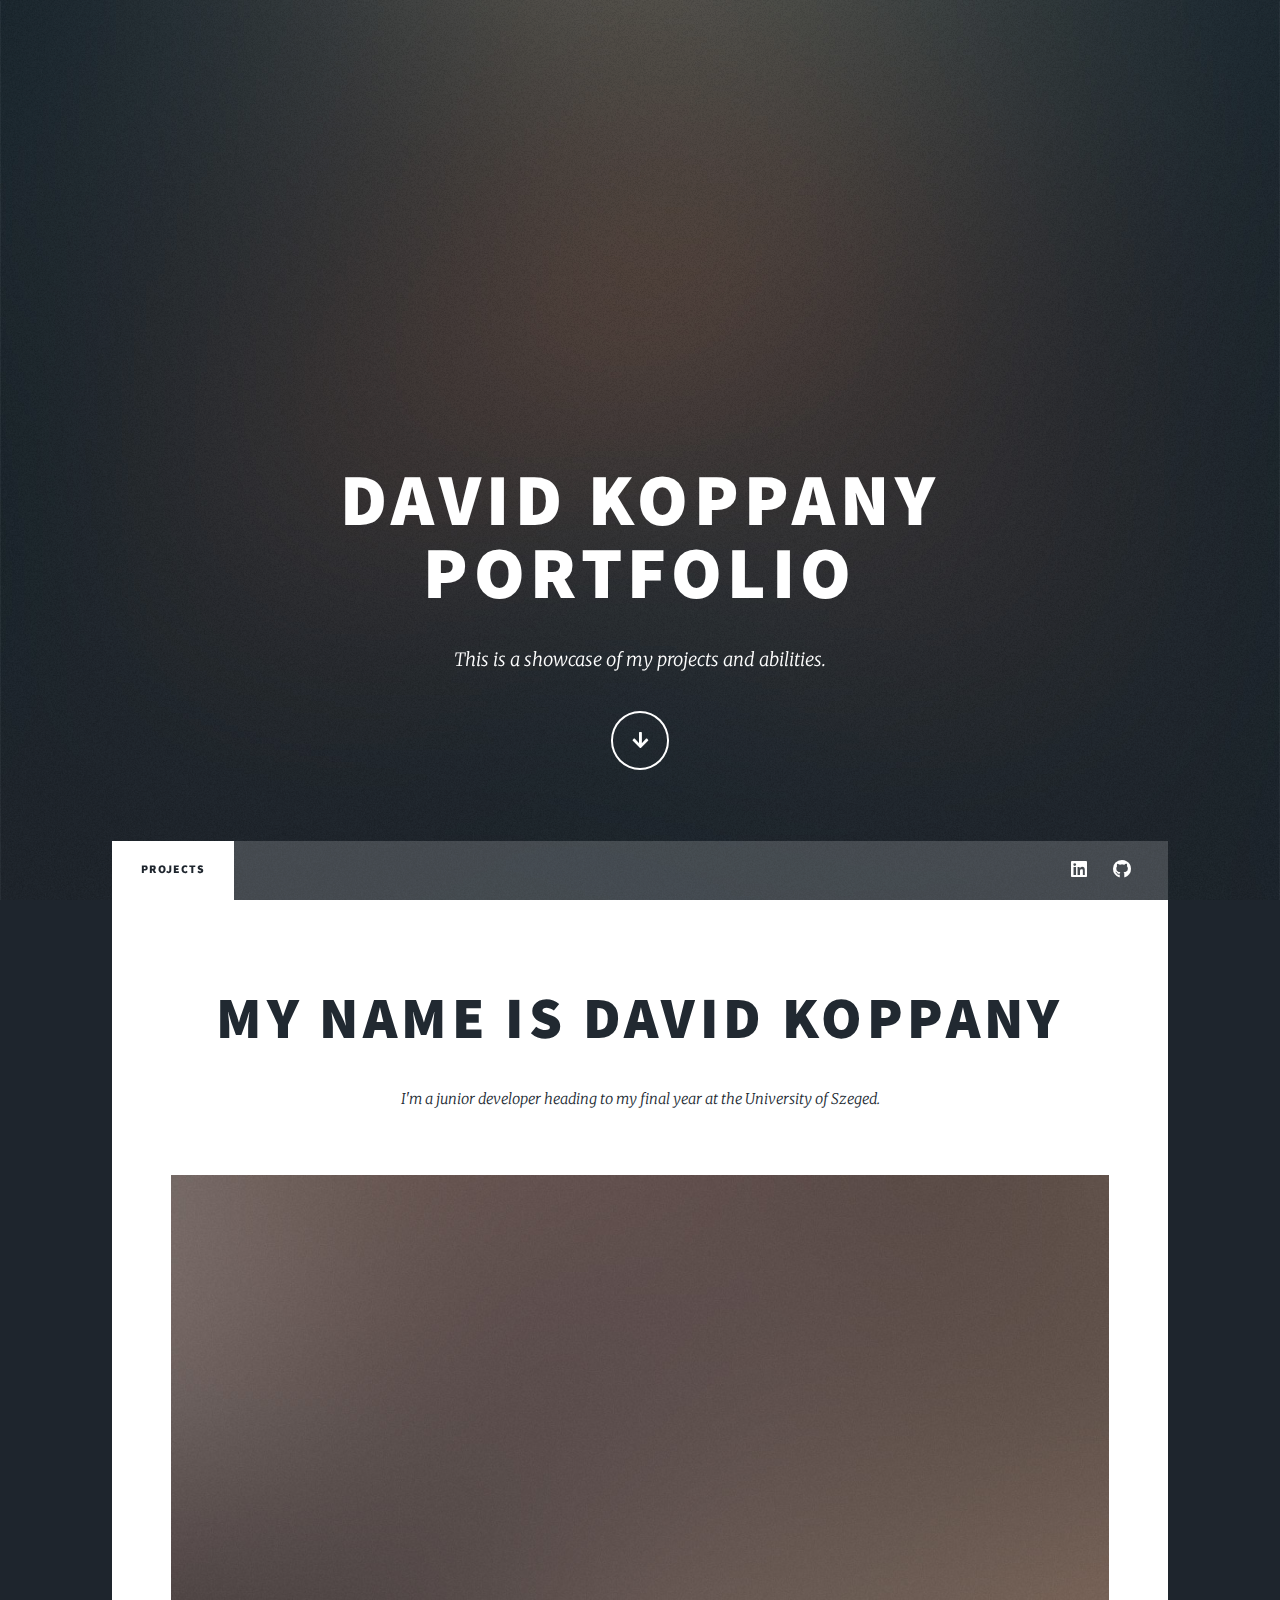
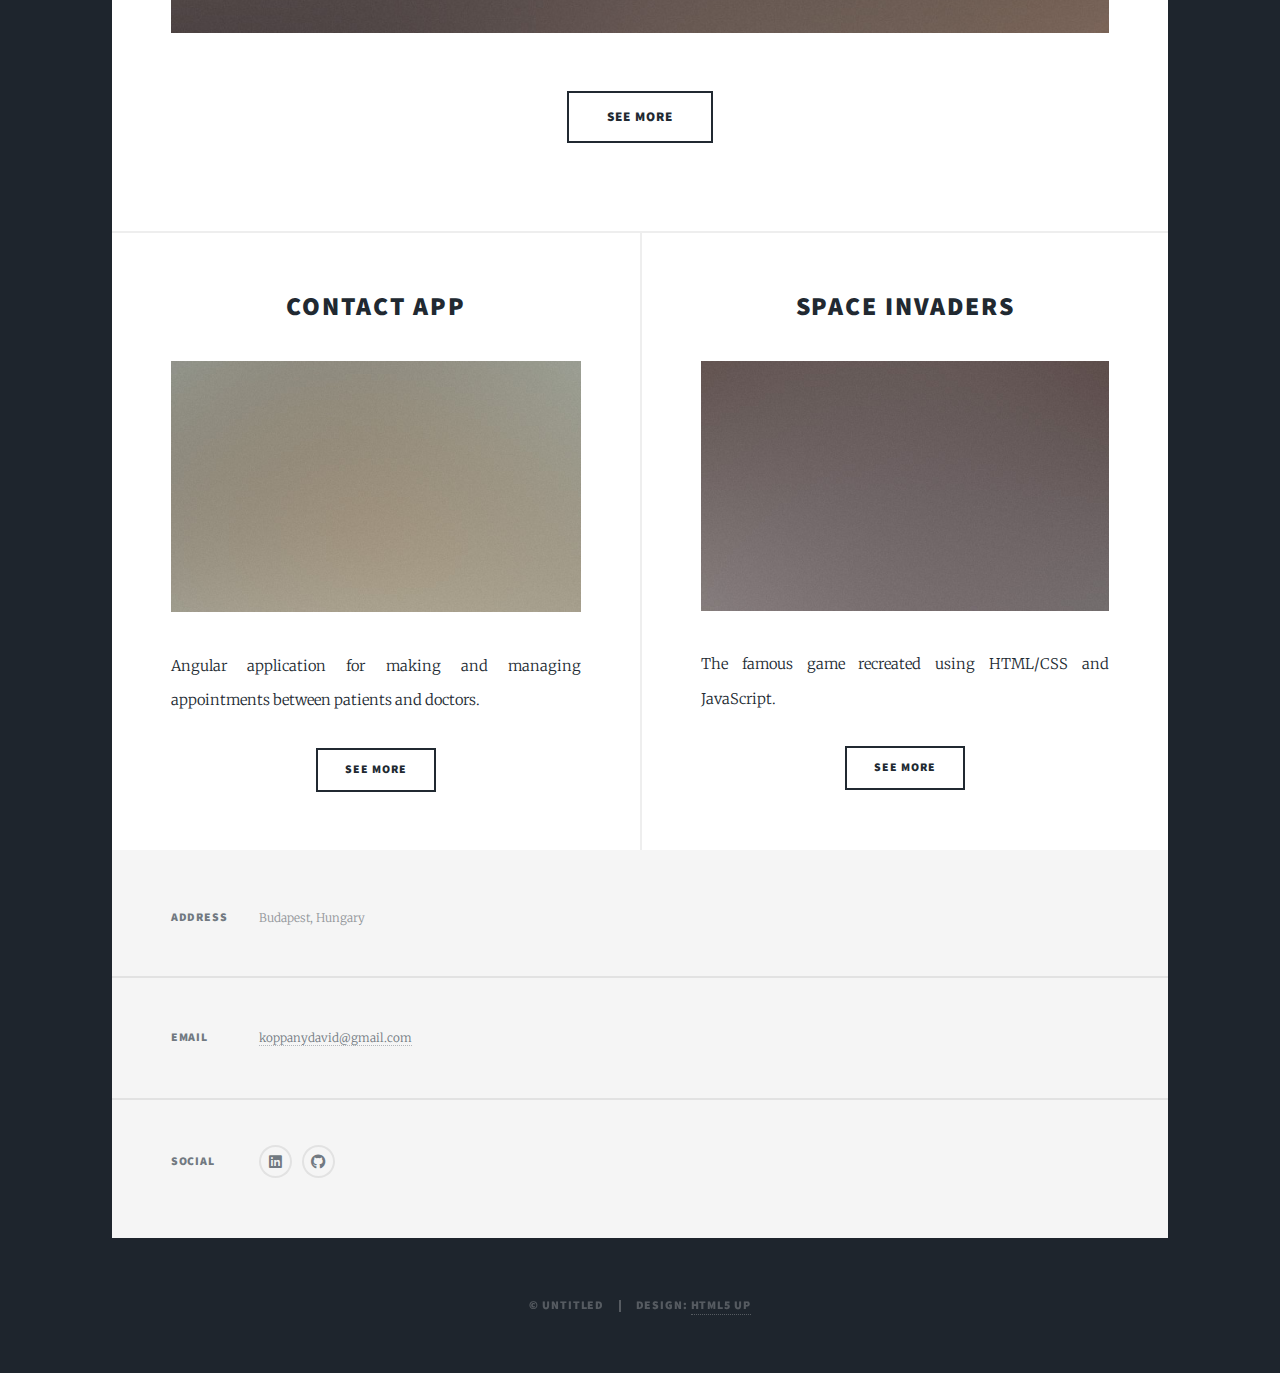
==== index.html @ 7ddde58b "Add files via upload" ====
<!DOCTYPE HTML>
<html>
	<head>
		<title>David Koppany | Portfolio</title>
		<meta charset="utf-8" />
		<meta name="viewport" content="width=device-width, initial-scale=1, user-scalable=no" />
		<link rel="stylesheet" href="assets/css/main.css" />
		<noscript><link rel="stylesheet" href="assets/css/noscript.css" /></noscript>
	</head>
	<body class="is-preload">

		<!-- Wrapper -->
			<div id="wrapper" class="fade-in">

				<!-- Intro -->
					<div id="intro">
						<h1>David Koppany<br />
						Portfolio</h1>
						<p>This is a showcase of my projects and abilities.</p>
						<ul class="actions">
							<li><a href="#header" class="button icon solid solo fa-arrow-down scrolly">Continue</a></li>
						</ul>
					</div>

				<!-- Header -->
					<header id="header">
						<a href="index.html" class="logo">David Koppany</a>
					</header>

				<!-- Nav -->
					<nav id="nav">
						<ul class="links">
							<li class="active"><a href="index.html">Projects</a></li>
						</ul>
						<ul class="icons">
							<li><a href="#" class="icon brands fa-linkedin"><span class="label">Linked In</span></a></li>
							<li><a href="https://github.com/kdavid96/" class="icon brands fa-github"><span class="label">GitHub</span></a></li>
						</ul>
					</nav>

				<!-- Main -->
					<div id="main">

						<!-- Featured Post -->
							<article class="post featured">
								<header class="major">
									<h2><a href="#">My name is David Koppany</a></h2>
									<p>I'm a junior developer heading to my final year at the University of Szeged.</p>
								</header>
								<a href="#" class="image main"><img src="images/pic01.jpg" alt="" /></a>
								<ul class="actions special">
									<li><a href="#" class="button large">See more</a></li>
								</ul>
							</article>

						<!-- Posts -->
							<section class="posts">
								<article>
									<header>
										<h2><a href="#">Contact App</a></h2>
									</header>
									<a href="#" class="image fit"><img src="images/pic02.jpg" alt="" /></a>
									<p>Angular application for making and managing appointments between patients and doctors.</p>
									<ul class="actions special">
										<li><a href="#" class="button">See More</a></li>
									</ul>
								</article>
								<article>
									<header>
										<h2><a href="/spaceinvaders/index.html">Space Invaders</a></h2>
									</header>
									<a href="/spaceinvaders/index.html" class="image fit"><img src="images/pic03.jpg" alt="" /></a>
									<p>The famous game recreated using HTML/CSS and JavaScript.</p>
									<ul class="actions special">
										<li><a href="/spaceinvaders/index.html" class="button">See More</a></li>
									</ul>
								</article>
					</div>

				<!-- Footer -->
					<footer id="footer">
						<section class="split contact">
							<section class="alt">
								<h3>Address</h3>
								<p>Budapest, Hungary</p>
							</section>
							<section>
								<h3>Email</h3>
								<p><a href="#">koppanydavid@gmail.com</a></p>
							</section>
							<section>
								<h3>Social</h3>
								<ul class="icons alt">
									<li><a href="#" class="icon brands alt fa-linkedin"><span class="label">LinkedIn</span></a></li>
									<li><a href="#" class="icon brands alt fa-github"><span class="label">GitHub</span></a></li>
								</ul>
							</section>
						</section>
					</footer>

				<!-- Copyright -->
					<div id="copyright">
						<ul><li>&copy; Untitled</li><li>Design: <a href="https://html5up.net">HTML5 UP</a></li></ul>
					</div>

			</div>

		<!-- Scripts -->
			<script src="assets/js/jquery.min.js"></script>
			<script src="assets/js/jquery.scrollex.min.js"></script>
			<script src="assets/js/jquery.scrolly.min.js"></script>
			<script src="assets/js/browser.min.js"></script>
			<script src="assets/js/breakpoints.min.js"></script>
			<script src="assets/js/util.js"></script>
			<script src="assets/js/main.js"></script>

	</body>
</html>
---- assets/css/main.css ----
@import url(fontawesome-all.min.css);
@import url("https://fonts.googleapis.com/css?family=Merriweather:300,700,300italic,700italic|Source+Sans+Pro:900");

/*
	Massively by HTML5 UP
	html5up.net | @ajlkn
	Free for personal and commercial use under the CCA 3.0 license (html5up.net/license)
*/

html, body, div, span, applet, object,
iframe, h1, h2, h3, h4, h5, h6, p, blockquote,
pre, a, abbr, acronym, address, big, cite,
code, del, dfn, em, img, ins, kbd, q, s, samp,
small, strike, strong, sub, sup, tt, var, b,
u, i, center, dl, dt, dd, ol, ul, li, fieldset,
form, label, legend, table, caption, tbody,
tfoot, thead, tr, th, td, article, aside,
canvas, details, embed, figure, figcaption,
footer, header, hgroup, menu, nav, output, ruby,
section, summary, time, mark, audio, video {
	margin: 0;
	padding: 0;
	border: 0;
	font-size: 100%;
	font: inherit;
	vertical-align: baseline;}

article, aside, details, figcaption, figure,
footer, header, hgroup, menu, nav, section {
	display: block;}

body {
	line-height: 1;
}

ol, ul {
	list-style: none;
}

blockquote, q {
	quotes: none;
}

	blockquote:before, blockquote:after, q:before, q:after {
		content: '';
		content: none;
	}

table {
	border-collapse: collapse;
	border-spacing: 0;
}

body {
	-webkit-text-size-adjust: none;
}

mark {
	background-color: transparent;
	color: inherit;
}

input::-moz-focus-inner {
	border: 0;
	padding: 0;
}

input, select, textarea {
	-moz-appearance: none;
	-webkit-appearance: none;
	-ms-appearance: none;
	appearance: none;
}

/* Basic */

	@-ms-viewport {
		width: device-width;
	}

	body {
		-ms-overflow-style: scrollbar;
	}

	@media screen and (max-width: 480px) {

		html, body {
			min-width: 320px;
		}

	}

	html {
		box-sizing: border-box;
	}

	*, *:before, *:after {
		box-sizing: inherit;
	}

	body {
		background-color: #1e252d;
	}

		body.is-preload *, body.is-preload *:before, body.is-preload *:after {
			-moz-animation: none !important;
			-webkit-animation: none !important;
			-ms-animation: none !important;
			animation: none !important;
			-moz-transition: none !important;
			-webkit-transition: none !important;
			-ms-transition: none !important;
			transition: none !important;
		}

/* Type */

	html {
		font-size: 16pt;
	}

		@media screen and (max-width: 1680px) {

			html {
				font-size: 12pt;
			}

		}

		@media screen and (max-width: 1280px) {

			html {
				font-size: 11pt;
			}

		}

		@media screen and (max-width: 360px) {

			html {
				font-size: 10pt;
			}

		}

	body {
		color: #212931;
	}

	body, input, select, textarea {
		font-family: "Merriweather", Georgia, serif;
		font-weight: 300;
		font-size: 1rem;
		line-height: 2.375;
	}

	a {
		-moz-transition: color 0.2s ease-in-out, background-color 0.2s ease-in-out, border-color 0.2s ease-in-out, box-shadow 0.2s ease-in-out;
		-webkit-transition: color 0.2s ease-in-out, background-color 0.2s ease-in-out, border-color 0.2s ease-in-out, box-shadow 0.2s ease-in-out;
		-ms-transition: color 0.2s ease-in-out, background-color 0.2s ease-in-out, border-color 0.2s ease-in-out, box-shadow 0.2s ease-in-out;
		transition: color 0.2s ease-in-out, background-color 0.2s ease-in-out, border-color 0.2s ease-in-out, box-shadow 0.2s ease-in-out;
		border-bottom: dotted 1px;
		text-decoration: none;
	}

		a:hover {
			border-bottom-color: transparent;
		}

	strong, b {
		font-weight: 600;
	}

	em, i {
		font-style: italic;
	}

	p {
		text-align: justify;
		margin: 0 0 2rem 0;
	}

	h1, h2, h3, h4, h5, h6 {
		font-family: "Source Sans Pro", Helvetica, sans-serif;
		font-weight: 900;
		line-height: 1.5;
		letter-spacing: 0.075em;
		text-transform: uppercase;
		margin: 0 0 1rem 0;
	}

		h1 a, h2 a, h3 a, h4 a, h5 a, h6 a {
			border-bottom: 0;
			color: inherit;
			text-decoration: none;
		}

	h1 {
		font-size: 4rem;
		line-height: 1.1;
		margin: 0 0 2rem 0;
	}

	h2 {
		font-size: 1.75rem;
		line-height: 1.3;
		margin: 0 0 1.5rem 0;
	}

	h3 {
		font-size: 1.25rem;
		margin: 0 0 1.5rem 0;
	}

	h4 {
		font-size: 1rem;
	}

	h5 {
		font-size: 0.9rem;
	}

	h6 {
		font-size: 0.8rem;
	}

	sub {
		font-size: 0.8rem;
		position: relative;
		top: 0.5rem;
	}

	sup {
		font-size: 0.8rem;
		position: relative;
		top: -0.5rem;
	}

	blockquote {
		border-left: solid 4px;
		font-style: italic;
		margin: 0 0 2rem 0;
		padding: 0.5rem 0 0.5rem 2rem;
	}

	code {
		border: solid 2px;
		font-family: "Courier New", monospace;
		font-size: 0.9rem;
		margin: 0 0.25rem;
		padding: 0.25rem 0.65rem;
	}

	pre {
		-webkit-overflow-scrolling: touch;
		font-family: "Courier New", monospace;
		font-size: 0.9rem;
		margin: 0 0 2rem 0;
	}

		pre code {
			display: block;
			line-height: 1.75;
			padding: 1rem 1.5rem;
			overflow-x: auto;
		}

	hr {
		border: 0;
		border-bottom: solid 2px;
		margin: 3rem 0;
	}

		hr.major {
			margin: 5rem 0;
		}

	.align-left {
		text-align: left;
	}

	.align-center {
		text-align: center;
	}

	.align-right {
		text-align: right;
	}

	input, select, textarea {
		color: #212931;
	}

	a {
		color: #212931;
		border-bottom-color: rgba(33, 41, 49, 0.5);
	}

		a:hover {
			border-bottom-color: transparent;
			color: #18bfef !important;
		}

	strong, b {
		color: #212931;
	}

	h1, h2, h3, h4, h5, h6 {
		color: #212931;
	}

	blockquote {
		border-left-color: #eeeeee;
	}

	code {
		background: rgba(220, 220, 220, 0.25);
		border-color: #eeeeee;
	}

	hr {
		border-bottom-color: #eeeeee;
	}

/* Row */

	.row {
		display: flex;
		flex-wrap: wrap;
		box-sizing: border-box;
		align-items: stretch;
	}

		.row > * {
			box-sizing: border-box;
		}

		.row.gtr-uniform > * > :last-child {
			margin-bottom: 0;
		}

		.row.aln-left {
			justify-content: flex-start;
		}

		.row.aln-center {
			justify-content: center;
		}

		.row.aln-right {
			justify-content: flex-end;
		}

		.row.aln-top {
			align-items: flex-start;
		}

		.row.aln-middle {
			align-items: center;
		}

		.row.aln-bottom {
			align-items: flex-end;
		}

		.row > .imp {
			order: -1;
		}

		.row > .col-1 {
			width: 8.33333%;
		}

		.row > .off-1 {
			margin-left: 8.33333%;
		}

		.row > .col-2 {
			width: 16.66667%;
		}

		.row > .off-2 {
			margin-left: 16.66667%;
		}

		.row > .col-3 {
			width: 25%;
		}

		.row > .off-3 {
			margin-left: 25%;
		}

		.row > .col-4 {
			width: 33.33333%;
		}

		.row > .off-4 {
			margin-left: 33.33333%;
		}

		.row > .col-5 {
			width: 41.66667%;
		}

		.row > .off-5 {
			margin-left: 41.66667%;
		}

		.row > .col-6 {
			width: 50%;
		}

		.row > .off-6 {
			margin-left: 50%;
		}

		.row > .col-7 {
			width: 58.33333%;
		}

		.row > .off-7 {
			margin-left: 58.33333%;
		}

		.row > .col-8 {
			width: 66.66667%;
		}

		.row > .off-8 {
			margin-left: 66.66667%;
		}

		.row > .col-9 {
			width: 75%;
		}

		.row > .off-9 {
			margin-left: 75%;
		}

		.row > .col-10 {
			width: 83.33333%;
		}

		.row > .off-10 {
			margin-left: 83.33333%;
		}

		.row > .col-11 {
			width: 91.66667%;
		}

		.row > .off-11 {
			margin-left: 91.66667%;
		}

		.row > .col-12 {
			width: 100%;
		}

		.row > .off-12 {
			margin-left: 100%;
		}

		.row.gtr-0 {
			margin-top: 0;
			margin-left: 0rem;
		}

			.row.gtr-0 > * {
				padding: 0 0 0 0rem;
			}

			.row.gtr-0.gtr-uniform {
				margin-top: 0rem;
			}

				.row.gtr-0.gtr-uniform > * {
					padding-top: 0rem;
				}

		.row.gtr-25 {
			margin-top: 0;
			margin-left: -0.375rem;
		}

			.row.gtr-25 > * {
				padding: 0 0 0 0.375rem;
			}

			.row.gtr-25.gtr-uniform {
				margin-top: -0.375rem;
			}

				.row.gtr-25.gtr-uniform > * {
					padding-top: 0.375rem;
				}

		.row.gtr-50 {
			margin-top: 0;
			margin-left: -0.75rem;
		}

			.row.gtr-50 > * {
				padding: 0 0 0 0.75rem;
			}

			.row.gtr-50.gtr-uniform {
				margin-top: -0.75rem;
			}

				.row.gtr-50.gtr-uniform > * {
					padding-top: 0.75rem;
				}

		.row {
			margin-top: 0;
			margin-left: -1.5rem;
		}

			.row > * {
				padding: 0 0 0 1.5rem;
			}

			.row.gtr-uniform {
				margin-top: -1.5rem;
			}

				.row.gtr-uniform > * {
					padding-top: 1.5rem;
				}

		.row.gtr-150 {
			margin-top: 0;
			margin-left: -2.25rem;
		}

			.row.gtr-150 > * {
				padding: 0 0 0 2.25rem;
			}

			.row.gtr-150.gtr-uniform {
				margin-top: -2.25rem;
			}

				.row.gtr-150.gtr-uniform > * {
					padding-top: 2.25rem;
				}

		.row.gtr-200 {
			margin-top: 0;
			margin-left: -3rem;
		}

			.row.gtr-200 > * {
				padding: 0 0 0 3rem;
			}

			.row.gtr-200.gtr-uniform {
				margin-top: -3rem;
			}

				.row.gtr-200.gtr-uniform > * {
					padding-top: 3rem;
				}

		@media screen and (max-width: 1680px) {

			.row {
				display: flex;
				flex-wrap: wrap;
				box-sizing: border-box;
				align-items: stretch;
			}

				.row > * {
					box-sizing: border-box;
				}

				.row.gtr-uniform > * > :last-child {
					margin-bottom: 0;
				}

				.row.aln-left {
					justify-content: flex-start;
				}

				.row.aln-center {
					justify-content: center;
				}

				.row.aln-right {
					justify-content: flex-end;
				}

				.row.aln-top {
					align-items: flex-start;
				}

				.row.aln-middle {
					align-items: center;
				}

				.row.aln-bottom {
					align-items: flex-end;
				}

				.row > .imp-xlarge {
					order: -1;
				}

				.row > .col-1-xlarge {
					width: 8.33333%;
				}

				.row > .off-1-xlarge {
					margin-left: 8.33333%;
				}

				.row > .col-2-xlarge {
					width: 16.66667%;
				}

				.row > .off-2-xlarge {
					margin-left: 16.66667%;
				}

				.row > .col-3-xlarge {
					width: 25%;
				}

				.row > .off-3-xlarge {
					margin-left: 25%;
				}

				.row > .col-4-xlarge {
					width: 33.33333%;
				}

				.row > .off-4-xlarge {
					margin-left: 33.33333%;
				}

				.row > .col-5-xlarge {
					width: 41.66667%;
				}

				.row > .off-5-xlarge {
					margin-left: 41.66667%;
				}

				.row > .col-6-xlarge {
					width: 50%;
				}

				.row > .off-6-xlarge {
					margin-left: 50%;
				}

				.row > .col-7-xlarge {
					width: 58.33333%;
				}

				.row > .off-7-xlarge {
					margin-left: 58.33333%;
				}

				.row > .col-8-xlarge {
					width: 66.66667%;
				}

				.row > .off-8-xlarge {
					margin-left: 66.66667%;
				}

				.row > .col-9-xlarge {
					width: 75%;
				}

				.row > .off-9-xlarge {
					margin-left: 75%;
				}

				.row > .col-10-xlarge {
					width: 83.33333%;
				}

				.row > .off-10-xlarge {
					margin-left: 83.33333%;
				}

				.row > .col-11-xlarge {
					width: 91.66667%;
				}

				.row > .off-11-xlarge {
					margin-left: 91.66667%;
				}

				.row > .col-12-xlarge {
					width: 100%;
				}

				.row > .off-12-xlarge {
					margin-left: 100%;
				}

				.row.gtr-0 {
					margin-top: 0;
					margin-left: 0rem;
				}

					.row.gtr-0 > * {
						padding: 0 0 0 0rem;
					}

					.row.gtr-0.gtr-uniform {
						margin-top: 0rem;
					}

						.row.gtr-0.gtr-uniform > * {
							padding-top: 0rem;
						}

				.row.gtr-25 {
					margin-top: 0;
					margin-left: -0.375rem;
				}

					.row.gtr-25 > * {
						padding: 0 0 0 0.375rem;
					}

					.row.gtr-25.gtr-uniform {
						margin-top: -0.375rem;
					}

						.row.gtr-25.gtr-uniform > * {
							padding-top: 0.375rem;
						}

				.row.gtr-50 {
					margin-top: 0;
					margin-left: -0.75rem;
				}

					.row.gtr-50 > * {
						padding: 0 0 0 0.75rem;
					}

					.row.gtr-50.gtr-uniform {
						margin-top: -0.75rem;
					}

						.row.gtr-50.gtr-uniform > * {
							padding-top: 0.75rem;
						}

				.row {
					margin-top: 0;
					margin-left: -1.5rem;
				}

					.row > * {
						padding: 0 0 0 1.5rem;
					}

					.row.gtr-uniform {
						margin-top: -1.5rem;
					}

						.row.gtr-uniform > * {
							padding-top: 1.5rem;
						}

				.row.gtr-150 {
					margin-top: 0;
					margin-left: -2.25rem;
				}

					.row.gtr-150 > * {
						padding: 0 0 0 2.25rem;
					}

					.row.gtr-150.gtr-uniform {
						margin-top: -2.25rem;
					}

						.row.gtr-150.gtr-uniform > * {
							padding-top: 2.25rem;
						}

				.row.gtr-200 {
					margin-top: 0;
					margin-left: -3rem;
				}

					.row.gtr-200 > * {
						padding: 0 0 0 3rem;
					}

					.row.gtr-200.gtr-uniform {
						margin-top: -3rem;
					}

						.row.gtr-200.gtr-uniform > * {
							padding-top: 3rem;
						}

		}

		@media screen and (max-width: 1280px) {

			.row {
				display: flex;
				flex-wrap: wrap;
				box-sizing: border-box;
				align-items: stretch;
			}

				.row > * {
					box-sizing: border-box;
				}

				.row.gtr-uniform > * > :last-child {
					margin-bottom: 0;
				}

				.row.aln-left {
					justify-content: flex-start;
				}

				.row.aln-center {
					justify-content: center;
				}

				.row.aln-right {
					justify-content: flex-end;
				}

				.row.aln-top {
					align-items: flex-start;
				}

				.row.aln-middle {
					align-items: center;
				}

				.row.aln-bottom {
					align-items: flex-end;
				}

				.row > .imp-large {
					order: -1;
				}

				.row > .col-1-large {
					width: 8.33333%;
				}

				.row > .off-1-large {
					margin-left: 8.33333%;
				}

				.row > .col-2-large {
					width: 16.66667%;
				}

				.row > .off-2-large {
					margin-left: 16.66667%;
				}

				.row > .col-3-large {
					width: 25%;
				}

				.row > .off-3-large {
					margin-left: 25%;
				}

				.row > .col-4-large {
					width: 33.33333%;
				}

				.row > .off-4-large {
					margin-left: 33.33333%;
				}

				.row > .col-5-large {
					width: 41.66667%;
				}

				.row > .off-5-large {
					margin-left: 41.66667%;
				}

				.row > .col-6-large {
					width: 50%;
				}

				.row > .off-6-large {
					margin-left: 50%;
				}

				.row > .col-7-large {
					width: 58.33333%;
				}

				.row > .off-7-large {
					margin-left: 58.33333%;
				}

				.row > .col-8-large {
					width: 66.66667%;
				}

				.row > .off-8-large {
					margin-left: 66.66667%;
				}

				.row > .col-9-large {
					width: 75%;
				}

				.row > .off-9-large {
					margin-left: 75%;
				}

				.row > .col-10-large {
					width: 83.33333%;
				}

				.row > .off-10-large {
					margin-left: 83.33333%;
				}

				.row > .col-11-large {
					width: 91.66667%;
				}

				.row > .off-11-large {
					margin-left: 91.66667%;
				}

				.row > .col-12-large {
					width: 100%;
				}

				.row > .off-12-large {
					margin-left: 100%;
				}

				.row.gtr-0 {
					margin-top: 0;
					margin-left: 0rem;
				}

					.row.gtr-0 > * {
						padding: 0 0 0 0rem;
					}

					.row.gtr-0.gtr-uniform {
						margin-top: 0rem;
					}

						.row.gtr-0.gtr-uniform > * {
							padding-top: 0rem;
						}

				.row.gtr-25 {
					margin-top: 0;
					margin-left: -0.375rem;
				}

					.row.gtr-25 > * {
						padding: 0 0 0 0.375rem;
					}

					.row.gtr-25.gtr-uniform {
						margin-top: -0.375rem;
					}

						.row.gtr-25.gtr-uniform > * {
							padding-top: 0.375rem;
						}

				.row.gtr-50 {
					margin-top: 0;
					margin-left: -0.75rem;
				}

					.row.gtr-50 > * {
						padding: 0 0 0 0.75rem;
					}

					.row.gtr-50.gtr-uniform {
						margin-top: -0.75rem;
					}

						.row.gtr-50.gtr-uniform > * {
							padding-top: 0.75rem;
						}

				.row {
					margin-top: 0;
					margin-left: -1.5rem;
				}

					.row > * {
						padding: 0 0 0 1.5rem;
					}

					.row.gtr-uniform {
						margin-top: -1.5rem;
					}

						.row.gtr-uniform > * {
							padding-top: 1.5rem;
						}

				.row.gtr-150 {
					margin-top: 0;
					margin-left: -2.25rem;
				}

					.row.gtr-150 > * {
						padding: 0 0 0 2.25rem;
					}

					.row.gtr-150.gtr-uniform {
						margin-top: -2.25rem;
					}

						.row.gtr-150.gtr-uniform > * {
							padding-top: 2.25rem;
						}

				.row.gtr-200 {
					margin-top: 0;
					margin-left: -3rem;
				}

					.row.gtr-200 > * {
						padding: 0 0 0 3rem;
					}

					.row.gtr-200.gtr-uniform {
						margin-top: -3rem;
					}

						.row.gtr-200.gtr-uniform > * {
							padding-top: 3rem;
						}

		}

		@media screen and (max-width: 980px) {

			.row {
				display: flex;
				flex-wrap: wrap;
				box-sizing: border-box;
				align-items: stretch;
			}

				.row > * {
					box-sizing: border-box;
				}

				.row.gtr-uniform > * > :last-child {
					margin-bottom: 0;
				}

				.row.aln-left {
					justify-content: flex-start;
				}

				.row.aln-center {
					justify-content: center;
				}

				.row.aln-right {
					justify-content: flex-end;
				}

				.row.aln-top {
					align-items: flex-start;
				}

				.row.aln-middle {
					align-items: center;
				}

				.row.aln-bottom {
					align-items: flex-end;
				}

				.row > .imp-medium {
					order: -1;
				}

				.row > .col-1-medium {
					width: 8.33333%;
				}

				.row > .off-1-medium {
					margin-left: 8.33333%;
				}

				.row > .col-2-medium {
					width: 16.66667%;
				}

				.row > .off-2-medium {
					margin-left: 16.66667%;
				}

				.row > .col-3-medium {
					width: 25%;
				}

				.row > .off-3-medium {
					margin-left: 25%;
				}

				.row > .col-4-medium {
					width: 33.33333%;
				}

				.row > .off-4-medium {
					margin-left: 33.33333%;
				}

				.row > .col-5-medium {
					width: 41.66667%;
				}

				.row > .off-5-medium {
					margin-left: 41.66667%;
				}

				.row > .col-6-medium {
					width: 50%;
				}

				.row > .off-6-medium {
					margin-left: 50%;
				}

				.row > .col-7-medium {
					width: 58.33333%;
				}

				.row > .off-7-medium {
					margin-left: 58.33333%;
				}

				.row > .col-8-medium {
					width: 66.66667%;
				}

				.row > .off-8-medium {
					margin-left: 66.66667%;
				}

				.row > .col-9-medium {
					width: 75%;
				}

				.row > .off-9-medium {
					margin-left: 75%;
				}

				.row > .col-10-medium {
					width: 83.33333%;
				}

				.row > .off-10-medium {
					margin-left: 83.33333%;
				}

				.row > .col-11-medium {
					width: 91.66667%;
				}

				.row > .off-11-medium {
					margin-left: 91.66667%;
				}

				.row > .col-12-medium {
					width: 100%;
				}

				.row > .off-12-medium {
					margin-left: 100%;
				}

				.row.gtr-0 {
					margin-top: 0;
					margin-left: 0rem;
				}

					.row.gtr-0 > * {
						padding: 0 0 0 0rem;
					}

					.row.gtr-0.gtr-uniform {
						margin-top: 0rem;
					}

						.row.gtr-0.gtr-uniform > * {
							padding-top: 0rem;
						}

				.row.gtr-25 {
					margin-top: 0;
					margin-left: -0.375rem;
				}

					.row.gtr-25 > * {
						padding: 0 0 0 0.375rem;
					}

					.row.gtr-25.gtr-uniform {
						margin-top: -0.375rem;
					}

						.row.gtr-25.gtr-uniform > * {
							padding-top: 0.375rem;
						}

				.row.gtr-50 {
					margin-top: 0;
					margin-left: -0.75rem;
				}

					.row.gtr-50 > * {
						padding: 0 0 0 0.75rem;
					}

					.row.gtr-50.gtr-uniform {
						margin-top: -0.75rem;
					}

						.row.gtr-50.gtr-uniform > * {
							padding-top: 0.75rem;
						}

				.row {
					margin-top: 0;
					margin-left: -1.5rem;
				}

					.row > * {
						padding: 0 0 0 1.5rem;
					}

					.row.gtr-uniform {
						margin-top: -1.5rem;
					}

						.row.gtr-uniform > * {
							padding-top: 1.5rem;
						}

				.row.gtr-150 {
					margin-top: 0;
					margin-left: -2.25rem;
				}

					.row.gtr-150 > * {
						padding: 0 0 0 2.25rem;
					}

					.row.gtr-150.gtr-uniform {
						margin-top: -2.25rem;
					}

						.row.gtr-150.gtr-uniform > * {
							padding-top: 2.25rem;
						}

				.row.gtr-200 {
					margin-top: 0;
					margin-left: -3rem;
				}

					.row.gtr-200 > * {
						padding: 0 0 0 3rem;
					}

					.row.gtr-200.gtr-uniform {
						margin-top: -3rem;
					}

						.row.gtr-200.gtr-uniform > * {
							padding-top: 3rem;
						}

		}

		@media screen and (max-width: 736px) {

			.row {
				display: flex;
				flex-wrap: wrap;
				box-sizing: border-box;
				align-items: stretch;
			}

				.row > * {
					box-sizing: border-box;
				}

				.row.gtr-uniform > * > :last-child {
					margin-bottom: 0;
				}

				.row.aln-left {
					justify-content: flex-start;
				}

				.row.aln-center {
					justify-content: center;
				}

				.row.aln-right {
					justify-content: flex-end;
				}

				.row.aln-top {
					align-items: flex-start;
				}

				.row.aln-middle {
					align-items: center;
				}

				.row.aln-bottom {
					align-items: flex-end;
				}

				.row > .imp-small {
					order: -1;
				}

				.row > .col-1-small {
					width: 8.33333%;
				}

				.row > .off-1-small {
					margin-left: 8.33333%;
				}

				.row > .col-2-small {
					width: 16.66667%;
				}

				.row > .off-2-small {
					margin-left: 16.66667%;
				}

				.row > .col-3-small {
					width: 25%;
				}

				.row > .off-3-small {
					margin-left: 25%;
				}

				.row > .col-4-small {
					width: 33.33333%;
				}

				.row > .off-4-small {
					margin-left: 33.33333%;
				}

				.row > .col-5-small {
					width: 41.66667%;
				}

				.row > .off-5-small {
					margin-left: 41.66667%;
				}

				.row > .col-6-small {
					width: 50%;
				}

				.row > .off-6-small {
					margin-left: 50%;
				}

				.row > .col-7-small {
					width: 58.33333%;
				}

				.row > .off-7-small {
					margin-left: 58.33333%;
				}

				.row > .col-8-small {
					width: 66.66667%;
				}

				.row > .off-8-small {
					margin-left: 66.66667%;
				}

				.row > .col-9-small {
					width: 75%;
				}

				.row > .off-9-small {
					margin-left: 75%;
				}

				.row > .col-10-small {
					width: 83.33333%;
				}

				.row > .off-10-small {
					margin-left: 83.33333%;
				}

				.row > .col-11-small {
					width: 91.66667%;
				}

				.row > .off-11-small {
					margin-left: 91.66667%;
				}

				.row > .col-12-small {
					width: 100%;
				}

				.row > .off-12-small {
					margin-left: 100%;
				}

				.row.gtr-0 {
					margin-top: 0;
					margin-left: 0rem;
				}

					.row.gtr-0 > * {
						padding: 0 0 0 0rem;
					}

					.row.gtr-0.gtr-uniform {
						margin-top: 0rem;
					}

						.row.gtr-0.gtr-uniform > * {
							padding-top: 0rem;
						}

				.row.gtr-25 {
					margin-top: 0;
					margin-left: -0.375rem;
				}

					.row.gtr-25 > * {
						padding: 0 0 0 0.375rem;
					}

					.row.gtr-25.gtr-uniform {
						margin-top: -0.375rem;
					}

						.row.gtr-25.gtr-uniform > * {
							padding-top: 0.375rem;
						}

				.row.gtr-50 {
					margin-top: 0;
					margin-left: -0.75rem;
				}

					.row.gtr-50 > * {
						padding: 0 0 0 0.75rem;
					}

					.row.gtr-50.gtr-uniform {
						margin-top: -0.75rem;
					}

						.row.gtr-50.gtr-uniform > * {
							padding-top: 0.75rem;
						}

				.row {
					margin-top: 0;
					margin-left: -1.5rem;
				}

					.row > * {
						padding: 0 0 0 1.5rem;
					}

					.row.gtr-uniform {
						margin-top: -1.5rem;
					}

						.row.gtr-uniform > * {
							padding-top: 1.5rem;
						}

				.row.gtr-150 {
					margin-top: 0;
					margin-left: -2.25rem;
				}

					.row.gtr-150 > * {
						padding: 0 0 0 2.25rem;
					}

					.row.gtr-150.gtr-uniform {
						margin-top: -2.25rem;
					}

						.row.gtr-150.gtr-uniform > * {
							padding-top: 2.25rem;
						}

				.row.gtr-200 {
					margin-top: 0;
					margin-left: -3rem;
				}

					.row.gtr-200 > * {
						padding: 0 0 0 3rem;
					}

					.row.gtr-200.gtr-uniform {
						margin-top: -3rem;
					}

						.row.gtr-200.gtr-uniform > * {
							padding-top: 3rem;
						}

		}

		@media screen and (max-width: 480px) {

			.row {
				display: flex;
				flex-wrap: wrap;
				box-sizing: border-box;
				align-items: stretch;
			}

				.row > * {
					box-sizing: border-box;
				}

				.row.gtr-uniform > * > :last-child {
					margin-bottom: 0;
				}

				.row.aln-left {
					justify-content: flex-start;
				}

				.row.aln-center {
					justify-content: center;
				}

				.row.aln-right {
					justify-content: flex-end;
				}

				.row.aln-top {
					align-items: flex-start;
				}

				.row.aln-middle {
					align-items: center;
				}

				.row.aln-bottom {
					align-items: flex-end;
				}

				.row > .imp-xsmall {
					order: -1;
				}

				.row > .col-1-xsmall {
					width: 8.33333%;
				}

				.row > .off-1-xsmall {
					margin-left: 8.33333%;
				}

				.row > .col-2-xsmall {
					width: 16.66667%;
				}

				.row > .off-2-xsmall {
					margin-left: 16.66667%;
				}

				.row > .col-3-xsmall {
					width: 25%;
				}

				.row > .off-3-xsmall {
					margin-left: 25%;
				}

				.row > .col-4-xsmall {
					width: 33.33333%;
				}

				.row > .off-4-xsmall {
					margin-left: 33.33333%;
				}

				.row > .col-5-xsmall {
					width: 41.66667%;
				}

				.row > .off-5-xsmall {
					margin-left: 41.66667%;
				}

				.row > .col-6-xsmall {
					width: 50%;
				}

				.row > .off-6-xsmall {
					margin-left: 50%;
				}

				.row > .col-7-xsmall {
					width: 58.33333%;
				}

				.row > .off-7-xsmall {
					margin-left: 58.33333%;
				}

				.row > .col-8-xsmall {
					width: 66.66667%;
				}

				.row > .off-8-xsmall {
					margin-left: 66.66667%;
				}

				.row > .col-9-xsmall {
					width: 75%;
				}

				.row > .off-9-xsmall {
					margin-left: 75%;
				}

				.row > .col-10-xsmall {
					width: 83.33333%;
				}

				.row > .off-10-xsmall {
					margin-left: 83.33333%;
				}

				.row > .col-11-xsmall {
					width: 91.66667%;
				}

				.row > .off-11-xsmall {
					margin-left: 91.66667%;
				}

				.row > .col-12-xsmall {
					width: 100%;
				}

				.row > .off-12-xsmall {
					margin-left: 100%;
				}

				.row.gtr-0 {
					margin-top: 0;
					margin-left: 0rem;
				}

					.row.gtr-0 > * {
						padding: 0 0 0 0rem;
					}

					.row.gtr-0.gtr-uniform {
						margin-top: 0rem;
					}

						.row.gtr-0.gtr-uniform > * {
							padding-top: 0rem;
						}

				.row.gtr-25 {
					margin-top: 0;
					margin-left: -0.375rem;
				}

					.row.gtr-25 > * {
						padding: 0 0 0 0.375rem;
					}

					.row.gtr-25.gtr-uniform {
						margin-top: -0.375rem;
					}

						.row.gtr-25.gtr-uniform > * {
							padding-top: 0.375rem;
						}

				.row.gtr-50 {
					margin-top: 0;
					margin-left: -0.75rem;
				}

					.row.gtr-50 > * {
						padding: 0 0 0 0.75rem;
					}

					.row.gtr-50.gtr-uniform {
						margin-top: -0.75rem;
					}

						.row.gtr-50.gtr-uniform > * {
							padding-top: 0.75rem;
						}

				.row {
					margin-top: 0;
					margin-left: -1.5rem;
				}

					.row > * {
						padding: 0 0 0 1.5rem;
					}

					.row.gtr-uniform {
						margin-top: -1.5rem;
					}

						.row.gtr-uniform > * {
							padding-top: 1.5rem;
						}

				.row.gtr-150 {
					margin-top: 0;
					margin-left: -2.25rem;
				}

					.row.gtr-150 > * {
						padding: 0 0 0 2.25rem;
					}

					.row.gtr-150.gtr-uniform {
						margin-top: -2.25rem;
					}

						.row.gtr-150.gtr-uniform > * {
							padding-top: 2.25rem;
						}

				.row.gtr-200 {
					margin-top: 0;
					margin-left: -3rem;
				}

					.row.gtr-200 > * {
						padding: 0 0 0 3rem;
					}

					.row.gtr-200.gtr-uniform {
						margin-top: -3rem;
					}

						.row.gtr-200.gtr-uniform > * {
							padding-top: 3rem;
						}

		}

		@media screen and (max-width: 360px) {

			.row {
				display: flex;
				flex-wrap: wrap;
				box-sizing: border-box;
				align-items: stretch;
			}

				.row > * {
					box-sizing: border-box;
				}

				.row.gtr-uniform > * > :last-child {
					margin-bottom: 0;
				}

				.row.aln-left {
					justify-content: flex-start;
				}

				.row.aln-center {
					justify-content: center;
				}

				.row.aln-right {
					justify-content: flex-end;
				}

				.row.aln-top {
					align-items: flex-start;
				}

				.row.aln-middle {
					align-items: center;
				}

				.row.aln-bottom {
					align-items: flex-end;
				}

				.row > .imp-xxsmall {
					order: -1;
				}

				.row > .col-1-xxsmall {
					width: 8.33333%;
				}

				.row > .off-1-xxsmall {
					margin-left: 8.33333%;
				}

				.row > .col-2-xxsmall {
					width: 16.66667%;
				}

				.row > .off-2-xxsmall {
					margin-left: 16.66667%;
				}

				.row > .col-3-xxsmall {
					width: 25%;
				}

				.row > .off-3-xxsmall {
					margin-left: 25%;
				}

				.row > .col-4-xxsmall {
					width: 33.33333%;
				}

				.row > .off-4-xxsmall {
					margin-left: 33.33333%;
				}

				.row > .col-5-xxsmall {
					width: 41.66667%;
				}

				.row > .off-5-xxsmall {
					margin-left: 41.66667%;
				}

				.row > .col-6-xxsmall {
					width: 50%;
				}

				.row > .off-6-xxsmall {
					margin-left: 50%;
				}

				.row > .col-7-xxsmall {
					width: 58.33333%;
				}

				.row > .off-7-xxsmall {
					margin-left: 58.33333%;
				}

				.row > .col-8-xxsmall {
					width: 66.66667%;
				}

				.row > .off-8-xxsmall {
					margin-left: 66.66667%;
				}

				.row > .col-9-xxsmall {
					width: 75%;
				}

				.row > .off-9-xxsmall {
					margin-left: 75%;
				}

				.row > .col-10-xxsmall {
					width: 83.33333%;
				}

				.row > .off-10-xxsmall {
					margin-left: 83.33333%;
				}

				.row > .col-11-xxsmall {
					width: 91.66667%;
				}

				.row > .off-11-xxsmall {
					margin-left: 91.66667%;
				}

				.row > .col-12-xxsmall {
					width: 100%;
				}

				.row > .off-12-xxsmall {
					margin-left: 100%;
				}

				.row.gtr-0 {
					margin-top: 0;
					margin-left: 0rem;
				}

					.row.gtr-0 > * {
						padding: 0 0 0 0rem;
					}

					.row.gtr-0.gtr-uniform {
						margin-top: 0rem;
					}

						.row.gtr-0.gtr-uniform > * {
							padding-top: 0rem;
						}

				.row.gtr-25 {
					margin-top: 0;
					margin-left: -0.375rem;
				}

					.row.gtr-25 > * {
						padding: 0 0 0 0.375rem;
					}

					.row.gtr-25.gtr-uniform {
						margin-top: -0.375rem;
					}

						.row.gtr-25.gtr-uniform > * {
							padding-top: 0.375rem;
						}

				.row.gtr-50 {
					margin-top: 0;
					margin-left: -0.75rem;
				}

					.row.gtr-50 > * {
						padding: 0 0 0 0.75rem;
					}

					.row.gtr-50.gtr-uniform {
						margin-top: -0.75rem;
					}

						.row.gtr-50.gtr-uniform > * {
							padding-top: 0.75rem;
						}

				.row {
					margin-top: 0;
					margin-left: -1.5rem;
				}

					.row > * {
						padding: 0 0 0 1.5rem;
					}

					.row.gtr-uniform {
						margin-top: -1.5rem;
					}

						.row.gtr-uniform > * {
							padding-top: 1.5rem;
						}

				.row.gtr-150 {
					margin-top: 0;
					margin-left: -2.25rem;
				}

					.row.gtr-150 > * {
						padding: 0 0 0 2.25rem;
					}

					.row.gtr-150.gtr-uniform {
						margin-top: -2.25rem;
					}

						.row.gtr-150.gtr-uniform > * {
							padding-top: 2.25rem;
						}

				.row.gtr-200 {
					margin-top: 0;
					margin-left: -3rem;
				}

					.row.gtr-200 > * {
						padding: 0 0 0 3rem;
					}

					.row.gtr-200.gtr-uniform {
						margin-top: -3rem;
					}

						.row.gtr-200.gtr-uniform > * {
							padding-top: 3rem;
						}

		}

/* Box */

	.box {
		border: solid 2px;
		margin-bottom: 2rem;
		padding: 1.5rem;
	}

		.box > :last-child,
		.box > :last-child > :last-child,
		.box > :last-child > :last-child > :last-child {
			margin-bottom: 0;
		}

		.box.alt {
			border: 0;
			border-radius: 0;
			padding: 0;
		}

	.box {
		border-color: #eeeeee;
	}

/* Button */

	input[type="submit"],
	input[type="reset"],
	input[type="button"],
	button,
	.button {
		-moz-appearance: none;
		-webkit-appearance: none;
		-ms-appearance: none;
		appearance: none;
		-moz-transition: background-color 0.2s ease-in-out, box-shadow 0.2s ease-in-out, color 0.2s ease-in-out;
		-webkit-transition: background-color 0.2s ease-in-out, box-shadow 0.2s ease-in-out, color 0.2s ease-in-out;
		-ms-transition: background-color 0.2s ease-in-out, box-shadow 0.2s ease-in-out, color 0.2s ease-in-out;
		transition: background-color 0.2s ease-in-out, box-shadow 0.2s ease-in-out, color 0.2s ease-in-out;
		border: 0;
		border-radius: 0;
		cursor: pointer;
		display: inline-block;
		font-family: "Source Sans Pro", Helvetica, sans-serif;
		font-size: 0.8rem;
		font-weight: 900;
		letter-spacing: 0.075em;
		height: 3rem;
		line-height: 3rem;
		padding: 0 2rem;
		text-align: center;
		text-decoration: none;
		text-transform: uppercase;
		white-space: nowrap;
	}

		input[type="submit"].icon:before,
		input[type="reset"].icon:before,
		input[type="button"].icon:before,
		button.icon:before,
		.button.icon:before {
			margin-right: 0.5rem;
		}

		input[type="submit"].icon.solo,
		input[type="reset"].icon.solo,
		input[type="button"].icon.solo,
		button.icon.solo,
		.button.icon.solo {
			position: relative;
			width: 4rem;
			height: 4rem;
			line-height: 4rem;
			border-radius: 4rem;
			text-indent: 4rem;
			overflow: hidden;
			padding: 0;
			white-space: nowrap;
		}

			input[type="submit"].icon.solo:before,
			input[type="reset"].icon.solo:before,
			input[type="button"].icon.solo:before,
			button.icon.solo:before,
			.button.icon.solo:before {
				position: absolute;
				display: block;
				top: 0;
				left: 0;
				width: inherit;
				height: inherit;
				line-height: inherit;
				font-size: 1.25rem;
				margin-right: 0;
				text-align: center;
				text-indent: 0;
			}

		input[type="submit"].fit,
		input[type="reset"].fit,
		input[type="button"].fit,
		button.fit,
		.button.fit {
			width: 100%;
		}

		input[type="submit"].small,
		input[type="reset"].small,
		input[type="button"].small,
		button.small,
		.button.small {
			font-size: 0.7rem;
			height: 2.5rem;
			line-height: 2.5rem;
			padding: 0 1.5rem;
		}

		input[type="submit"].large,
		input[type="reset"].large,
		input[type="button"].large,
		button.large,
		.button.large {
			font-size: 0.9rem;
			height: 3.5rem;
			line-height: 3.5rem;
			padding: 0 2.75rem;
		}

		@media screen and (max-width: 980px) {

			input[type="submit"],
			input[type="reset"],
			input[type="button"],
			button,
			.button {
				font-size: 0.9rem;
				height: 3.25rem;
				line-height: 3.25rem;
			}

				input[type="submit"].large,
				input[type="reset"].large,
				input[type="button"].large,
				button.large,
				.button.large {
					font-size: 1rem;
					height: 3.75rem;
					line-height: 3.75rem;
				}

		}

		input[type="submit"].disabled, input[type="submit"]:disabled,
		input[type="reset"].disabled,
		input[type="reset"]:disabled,
		input[type="button"].disabled,
		input[type="button"]:disabled,
		button.disabled,
		button:disabled,
		.button.disabled,
		.button:disabled {
			pointer-events: none;
			opacity: 0.25;
		}

	input[type="submit"],
	input[type="reset"],
	input[type="button"],
	button,
	.button {
		background-color: transparent;
		box-shadow: inset 0 0 0 2px #212931;
		color: #212931 !important;
	}

		input[type="submit"]:hover,
		input[type="reset"]:hover,
		input[type="button"]:hover,
		button:hover,
		.button:hover {
			box-shadow: inset 0 0 0 2px #18bfef;
			color: #18bfef !important;
		}

		input[type="submit"].primary,
		input[type="reset"].primary,
		input[type="button"].primary,
		button.primary,
		.button.primary {
			background-color: #212931;
			box-shadow: none;
			color: #ffffff !important;
		}

			input[type="submit"].primary:hover,
			input[type="reset"].primary:hover,
			input[type="button"].primary:hover,
			button.primary:hover,
			.button.primary:hover {
				background-color: #18bfef;
			}

/* Form */

	form {
		margin: 0 0 2rem 0;
	}

		form > :last-child {
			margin-bottom: 0;
		}

		form > .fields {
			display: -moz-flex;
			display: -webkit-flex;
			display: -ms-flex;
			display: flex;
			-moz-flex-wrap: wrap;
			-webkit-flex-wrap: wrap;
			-ms-flex-wrap: wrap;
			flex-wrap: wrap;
			width: calc(100% + 3rem);
			margin: -1.5rem 0 2rem -1.5rem;
		}

			form > .fields > .field {
				-moz-flex-grow: 0;
				-webkit-flex-grow: 0;
				-ms-flex-grow: 0;
				flex-grow: 0;
				-moz-flex-shrink: 0;
				-webkit-flex-shrink: 0;
				-ms-flex-shrink: 0;
				flex-shrink: 0;
				padding: 1.5rem 0 0 1.5rem;
				width: calc(100% - 1.5rem);
			}

				form > .fields > .field.half {
					width: calc(50% - 0.75rem);
				}

				form > .fields > .field.third {
					width: calc(100%/3 - 0.5rem);
				}

				form > .fields > .field.quarter {
					width: calc(25% - 0.375rem);
				}

		@media screen and (max-width: 480px) {

			form > .fields {
				width: calc(100% + 3rem);
				margin: -1.5rem 0 2rem -1.5rem;
			}

				form > .fields > .field {
					padding: 1.5rem 0 0 1.5rem;
					width: calc(100% - 1.5rem);
				}

					form > .fields > .field.half {
						width: calc(100% - 1.5rem);
					}

					form > .fields > .field.third {
						width: calc(100% - 1.5rem);
					}

					form > .fields > .field.quarter {
						width: calc(100% - 1.5rem);
					}

		}

	label {
		display: block;
		font-family: "Source Sans Pro", Helvetica, sans-serif;
		font-weight: 900;
		line-height: 1.5;
		letter-spacing: 0.075em;
		font-size: 0.8rem;
		text-transform: uppercase;
		margin: 0 0 0.75rem 0;
	}

		@media screen and (max-width: 980px) {

			label {
				font-size: 0.9rem;
			}

		}

	input[type="text"],
	input[type="password"],
	input[type="email"],
	select,
	textarea {
		-moz-appearance: none;
		-webkit-appearance: none;
		-ms-appearance: none;
		appearance: none;
		background: transparent;
		border-radius: 0;
		border: solid 2px;
		color: inherit;
		display: block;
		outline: 0;
		padding: 0 1rem;
		text-decoration: none;
		width: 100%;
	}

		input[type="text"]:invalid,
		input[type="password"]:invalid,
		input[type="email"]:invalid,
		select:invalid,
		textarea:invalid {
			box-shadow: none;
		}

	select {
		background-size: 1.25rem;
		background-repeat: no-repeat;
		background-position: calc(100% - 1rem) center;
		height: 3rem;
		padding-right: 3rem;
		text-overflow: ellipsis;
	}

		select:focus::-ms-value {
			background-color: transparent;
		}

		select::-ms-expand {
			display: none;
		}

	input[type="text"],
	input[type="password"],
	input[type="email"],
	select {
		height: 3rem;
	}

	textarea {
		padding: 0.75rem 1rem;
	}

	input[type="checkbox"],
	input[type="radio"] {
		-moz-appearance: none;
		-webkit-appearance: none;
		-ms-appearance: none;
		appearance: none;
		display: block;
		float: left;
		margin-right: -2rem;
		opacity: 0;
		width: 1rem;
		z-index: -1;
	}

		input[type="checkbox"] + label,
		input[type="radio"] + label {
			text-decoration: none;
			cursor: pointer;
			display: inline-block;
			font-size: 1rem;
			letter-spacing: 0;
			font-family: "Merriweather", Georgia, serif;
			text-transform: none;
			font-weight: 300;
			padding-left: 2.8rem;
			padding-right: 1rem;
			position: relative;
		}

			input[type="checkbox"] + label:before,
			input[type="radio"] + label:before {
				-moz-osx-font-smoothing: grayscale;
				-webkit-font-smoothing: antialiased;
				display: inline-block;
				font-style: normal;
				font-variant: normal;
				text-rendering: auto;
				line-height: 1;
				text-transform: none !important;
				font-family: 'Font Awesome 5 Free';
				font-weight: 900;
			}

			input[type="checkbox"] + label:before,
			input[type="radio"] + label:before {
				border-radius: 0;
				border: solid 2px;
				content: '';
				display: inline-block;
				font-size: 0.8rem;
				height: 1.8rem;
				left: 0;
				line-height: 1.65rem;
				position: absolute;
				text-align: center;
				top: -0.125rem;
				width: 1.8rem;
			}

		input[type="checkbox"]:checked + label:before,
		input[type="radio"]:checked + label:before {
			content: '\f00c';
		}

	input[type="checkbox"] + label:before {
		border-radius: 0;
	}

	input[type="radio"] + label:before {
		border-radius: 100%;
	}

	::-webkit-input-placeholder {
		opacity: 1.0;
	}

	:-moz-placeholder {
		opacity: 1.0;
	}

	::-moz-placeholder {
		opacity: 1.0;
	}

	:-ms-input-placeholder {
		opacity: 1.0;
	}

	label {
		color: #212931;
	}

	input[type="text"],
	input[type="password"],
	input[type="email"],
	select,
	textarea {
		border-color: #eeeeee;
	}

		input[type="text"]:focus,
		input[type="password"]:focus,
		input[type="email"]:focus,
		select:focus,
		textarea:focus {
			border-color: #18bfef;
		}

	select {
		background-image: url("data:image/svg+xml;charset=utf8,%3Csvg xmlns='http://www.w3.org/2000/svg' width='40' height='40' preserveAspectRatio='none' viewBox='0 0 40 40'%3E%3Cpath d='M9.4,12.3l10.4,10.4l10.4-10.4c0.2-0.2,0.5-0.4,0.9-0.4c0.3,0,0.6,0.1,0.9,0.4l3.3,3.3c0.2,0.2,0.4,0.5,0.4,0.9 c0,0.4-0.1,0.6-0.4,0.9L20.7,31.9c-0.2,0.2-0.5,0.4-0.9,0.4c-0.3,0-0.6-0.1-0.9-0.4L4.3,17.3c-0.2-0.2-0.4-0.5-0.4-0.9 c0-0.4,0.1-0.6,0.4-0.9l3.3-3.3c0.2-0.2,0.5-0.4,0.9-0.4S9.1,12.1,9.4,12.3z' fill='%23eeeeee' /%3E%3C/svg%3E");
	}

		select option {
			background-color: #ffffff;
			color: #212931;
		}

	.select-wrapper:before {
		color: #eeeeee;
	}

	input[type="checkbox"] + label,
	input[type="radio"] + label {
		color: #212931;
	}

		input[type="checkbox"] + label:before,
		input[type="radio"] + label:before {
			border-color: #eeeeee;
		}

	input[type="checkbox"]:checked + label:before,
	input[type="radio"]:checked + label:before {
		background-color: #212931;
		border-color: #212931;
		color: #ffffff;
	}

	input[type="checkbox"]:focus + label:before,
	input[type="radio"]:focus + label:before {
		border-color: #18bfef;
	}

	::-webkit-input-placeholder {
		color: #909498 !important;
	}

	:-moz-placeholder {
		color: #909498 !important;
	}

	::-moz-placeholder {
		color: #909498 !important;
	}

	:-ms-input-placeholder {
		color: #909498 !important;
	}

	.formerize-placeholder {
		color: #909498 !important;
	}

/* Icon */

	.icon {
		text-decoration: none;
		border-bottom: none;
		position: relative;
	}

		.icon:before {
			-moz-osx-font-smoothing: grayscale;
			-webkit-font-smoothing: antialiased;
			display: inline-block;
			font-style: normal;
			font-variant: normal;
			text-rendering: auto;
			line-height: 1;
			text-transform: none !important;
			font-family: 'Font Awesome 5 Free';
			font-weight: 400;
		}

		.icon > .label {
			display: none;
		}

		.icon:before {
			line-height: inherit;
		}

		.icon.solid:before {
			font-weight: 900;
		}

		.icon.brands:before {
			font-family: 'Font Awesome 5 Brands';
		}

/* Image */

	.image {
		border: 0;
		display: inline-block;
		position: relative;
	}

		.image img {
			display: block;
		}

		.image.left, .image.right {
			max-width: 40%;
		}

			.image.left img, .image.right img {
				width: 100%;
			}

		.image.left {
			float: left;
			margin: 0 2rem 2rem 0;
			top: 0.75rem;
		}

		.image.right {
			float: right;
			margin: 0 0 2rem 2rem;
			top: 0.75rem;
		}

		.image.fit {
			display: block;
			margin: 2.5rem 0;
			width: 100%;
		}

			.image.fit:first-child {
				margin-top: 0;
			}

			.image.fit img {
				width: 100%;
			}

		.image.main {
			display: block;
			margin: 4rem 0;
			width: 100%;
		}

			.image.main:first-child {
				margin-top: 0;
			}

			.image.main img {
				width: 100%;
			}

		@media screen and (max-width: 736px) {

			.image.fit {
				margin: 2rem 0;
			}

			.image.main {
				margin: 2rem 0;
			}

		}

	a.image {
		overflow: hidden;
	}

		a.image img {
			-moz-transition: -moz-transform 0.2s ease-out;
			-webkit-transition: -webkit-transform 0.2s ease-out;
			-ms-transition: -ms-transform 0.2s ease-out;
			transition: transform 0.2s ease-out;
		}

		a.image:hover img {
			-moz-transform: scale(1.05);
			-webkit-transform: scale(1.05);
			-ms-transform: scale(1.05);
			transform: scale(1.05);
		}

/* Actions */

	ul.actions {
		display: -moz-flex;
		display: -webkit-flex;
		display: -ms-flex;
		display: flex;
		cursor: default;
		list-style: none;
		margin-left: -1rem;
		padding-left: 0;
	}

		ul.actions li {
			padding: 0 0 0 1rem;
			vertical-align: middle;
		}

		ul.actions.special {
			-moz-justify-content: center;
			-webkit-justify-content: center;
			-ms-justify-content: center;
			justify-content: center;
			width: 100%;
			margin-left: 0;
		}

			ul.actions.special li:first-child {
				padding-left: 0;
			}

		ul.actions.stacked {
			-moz-flex-direction: column;
			-webkit-flex-direction: column;
			-ms-flex-direction: column;
			flex-direction: column;
			margin-left: 0;
		}

			ul.actions.stacked li {
				padding: 1.3rem 0 0 0;
			}

				ul.actions.stacked li:first-child {
					padding-top: 0;
				}

		ul.actions.fit {
			width: calc(100% + 1rem);
		}

			ul.actions.fit li {
				-moz-flex-grow: 1;
				-webkit-flex-grow: 1;
				-ms-flex-grow: 1;
				flex-grow: 1;
				-moz-flex-shrink: 1;
				-webkit-flex-shrink: 1;
				-ms-flex-shrink: 1;
				flex-shrink: 1;
				width: 100%;
			}

				ul.actions.fit li > * {
					width: 100%;
				}

			ul.actions.fit.stacked {
				width: 100%;
			}

		@media screen and (max-width: 480px) {

			ul.actions:not(.fixed) {
				-moz-flex-direction: column;
				-webkit-flex-direction: column;
				-ms-flex-direction: column;
				flex-direction: column;
				margin-left: 0;
				width: 100% !important;
			}

				ul.actions:not(.fixed) li {
					-moz-flex-grow: 1;
					-webkit-flex-grow: 1;
					-ms-flex-grow: 1;
					flex-grow: 1;
					-moz-flex-shrink: 1;
					-webkit-flex-shrink: 1;
					-ms-flex-shrink: 1;
					flex-shrink: 1;
					padding: 1rem 0 0 0;
					text-align: center;
					width: 100%;
				}

					ul.actions:not(.fixed) li > * {
						width: 100%;
					}

					ul.actions:not(.fixed) li:first-child {
						padding-top: 0;
					}

					ul.actions:not(.fixed) li input[type="submit"],
					ul.actions:not(.fixed) li input[type="reset"],
					ul.actions:not(.fixed) li input[type="button"],
					ul.actions:not(.fixed) li button,
					ul.actions:not(.fixed) li .button {
						width: 100%;
					}

						ul.actions:not(.fixed) li input[type="submit"].icon:before,
						ul.actions:not(.fixed) li input[type="reset"].icon:before,
						ul.actions:not(.fixed) li input[type="button"].icon:before,
						ul.actions:not(.fixed) li button.icon:before,
						ul.actions:not(.fixed) li .button.icon:before {
							margin-left: -0.5rem;
						}

		}

/* Icons */

	ul.icons {
		cursor: default;
		list-style: none;
		padding-left: 0;
	}

		ul.icons li {
			display: inline-block;
			padding: 0 0.5rem 0 0;
			vertical-align: middle;
		}

			ul.icons li:last-child {
				padding-right: 0;
			}

			ul.icons li .icon:before {
				width: 2.25rem;
				height: 2.25rem;
				line-height: 2.25rem;
				display: inline-block;
				text-align: center;
				border-radius: 100%;
				font-size: 1.25rem;
			}

		ul.icons.alt li .icon:before {
			-moz-transition: color 0.2s ease-in-out, background-color 0.2s ease-in-out, border-color 0.2s ease-in-out, box-shadow 0.2s ease-in-out;
			-webkit-transition: color 0.2s ease-in-out, background-color 0.2s ease-in-out, border-color 0.2s ease-in-out, box-shadow 0.2s ease-in-out;
			-ms-transition: color 0.2s ease-in-out, background-color 0.2s ease-in-out, border-color 0.2s ease-in-out, box-shadow 0.2s ease-in-out;
			transition: color 0.2s ease-in-out, background-color 0.2s ease-in-out, border-color 0.2s ease-in-out, box-shadow 0.2s ease-in-out;
			font-size: 1rem;
		}

/* List */

	ol {
		list-style: decimal;
		margin: 0 0 2rem 0;
		padding-left: 1.25rem;
	}

		ol li {
			padding-left: 0.25rem;
		}

	ul {
		list-style: disc;
		margin: 0 0 2rem 0;
		padding-left: 1rem;
	}

		ul li {
			padding-left: 0.5rem;
		}

		ul.divided {
			list-style: none;
			padding-left: 0;
		}

			ul.divided li {
				border-top: solid 1px;
				padding: 0.5rem 0;
			}

				ul.divided li:first-child {
					border-top: 0;
					padding-top: 0;
				}

	dl {
		margin: 0 0 2rem 0;
	}

		dl dt {
			display: block;
			font-weight: 600;
			margin: 0 0 1rem 0;
		}

		dl dd {
			margin-left: 2rem;
		}

	ul.divided li {
		border-top-color: #eeeeee;
	}

	ul.icons li a.icon:hover:before {
		color: #18bfef;
	}

	ul.icons.alt li .icon:before {
		box-shadow: inset 0 0 0 2px #eeeeee;
	}

	ul.icons.alt li a.icon:hover:before {
		box-shadow: inset 0 0 0 2px #18bfef;
	}

/* Section/Article */

	section.special, article.special {
		text-align: center;
	}

	header {
		cursor: default;
	}

		header > .date {
			display: block;
			font-size: 0.8rem;
			height: 1;
			margin: 0 0 1rem 0;
			position: relative;
		}

		header > p {
			font-style: italic;
		}

		header > h1 + p {
			font-size: 1.1rem;
			margin-top: -0.5rem;
			line-height: 2;
		}

		header > h2 + p {
			font-size: 1rem;
			margin-top: -0.75rem;
		}

		header > h3 + p {
			font-size: 0.9rem;
			margin-top: -0.75rem;
		}

		header > h4 + p {
			font-size: 0.8rem;
			margin-top: -0.75rem;
		}

		header.major {
			margin: 0 0 4rem 0;
			text-align: center;
		}

			header.major > :last-child {
				margin-bottom: 0;
			}

			header.major > p {
				margin-top: 0;
				text-align: center;
			}

			header.major > .date {
				font-size: 1rem;
				margin: 0 0 4rem 0;
			}

				header.major > .date:before, header.major > .date:after {
					content: '';
					display: block;
					position: absolute;
					top: 50%;
					width: calc(50% - 6rem);
					border-top: solid 2px;
				}

				header.major > .date:before {
					left: 0;
				}

				header.major > .date:after {
					right: 0;
				}

		@media screen and (max-width: 980px) {

			header br {
				display: none;
			}

		}

		@media screen and (max-width: 736px) {

			header.major {
				margin: 0 0 2rem 0;
			}

		}

	header.major .date:before, header.major .date:after {
		border-top-color: #eeeeee;
	}

/* Table */

	.table-wrapper {
		-webkit-overflow-scrolling: touch;
		overflow-x: auto;
	}

	table {
		margin: 0 0 2rem 0;
		width: 100%;
	}

		table tbody tr {
			border: solid 1px;
			border-left: 0;
			border-right: 0;
		}

		table td {
			padding: 0.75rem 0.75rem;
		}

		table th {
			font-family: "Source Sans Pro", Helvetica, sans-serif;
			font-size: 0.8rem;
			font-weight: 900;
			letter-spacing: 0.075em;
			line-height: 1.5;
			padding: 0 0.75rem 0.75rem 0.75rem;
			text-align: left;
			text-transform: uppercase;
		}

			@media screen and (max-width: 980px) {

				table th {
					font-size: 0.9rem;
				}

			}

		table thead {
			border-bottom: solid 2px;
		}

		table tfoot {
			border-top: solid 2px;
		}

		table.alt {
			border-collapse: separate;
		}

			table.alt tbody tr td {
				border: solid 1px;
				border-left-width: 0;
				border-top-width: 0;
			}

				table.alt tbody tr td:first-child {
					border-left-width: 1px;
				}

			table.alt tbody tr:first-child td {
				border-top-width: 1px;
			}

			table.alt thead {
				border-bottom: 0;
			}

			table.alt tfoot {
				border-top: 0;
			}

	table tbody tr {
		border-color: #eeeeee;
	}

		table tbody tr:nth-child(2n + 1) {
			background-color: rgba(220, 220, 220, 0.25);
		}

	table th {
		color: #212931;
	}

	table thead {
		border-bottom-color: #eeeeee;
	}

	table tfoot {
		border-top-color: #eeeeee;
	}

	table.alt tbody tr td {
		border-color: #eeeeee;
	}

/* Pagination */

	.pagination {
		display: -moz-inline-flex;
		display: -webkit-inline-flex;
		display: -ms-inline-flex;
		display: inline-flex;
		-moz-user-select: none;
		-webkit-user-select: none;
		-ms-user-select: none;
		user-select: none;
		cursor: default;
		list-style: none;
		margin: 0 0 2rem 2px;
		padding: 0;
	}

		.pagination a, .pagination span {
			-moz-transition: background-color 0.2s ease-in-out, border-color 0.2s ease-in-out, box-shadow 0.2s ease-in-out, color 0.2s ease-in-out;
			-webkit-transition: background-color 0.2s ease-in-out, border-color 0.2s ease-in-out, box-shadow 0.2s ease-in-out, color 0.2s ease-in-out;
			-ms-transition: background-color 0.2s ease-in-out, border-color 0.2s ease-in-out, box-shadow 0.2s ease-in-out, color 0.2s ease-in-out;
			transition: background-color 0.2s ease-in-out, border-color 0.2s ease-in-out, box-shadow 0.2s ease-in-out, color 0.2s ease-in-out;
			border: solid 2px;
			display: inline-block;
			font-family: "Source Sans Pro", Helvetica, sans-serif;
			font-size: 0.8rem;
			font-weight: 900;
			height: 3rem;
			letter-spacing: 0.075em;
			line-height: calc(3rem - 4px);
			margin-left: -2px;
			min-width: 3rem;
			position: relative;
			text-align: center;
			text-decoration: none;
			text-transform: uppercase;
		}

		.pagination .next, .pagination .previous {
			text-decoration: none;
			padding: 0 1.75rem;
		}

			.pagination .next:before, .pagination .previous:before {
				-moz-osx-font-smoothing: grayscale;
				-webkit-font-smoothing: antialiased;
				display: inline-block;
				font-style: normal;
				font-variant: normal;
				text-rendering: auto;
				line-height: 1;
				text-transform: none !important;
				font-family: 'Font Awesome 5 Free';
				font-weight: 900;
			}

			.pagination .next:before, .pagination .previous:before {
				display: inline-block;
				color: inherit !important;
				line-height: inherit;
			}

		.pagination .previous:before {
			content: '\f104';
			margin-right: 0.9375em;
		}

		.pagination .next:before {
			content: '\f105';
			float: right;
			margin-left: 0.9375em;
		}

		@media screen and (max-width: 980px) {

			.pagination a, .pagination span {
				font-size: 0.9rem;
			}

		}

		@media screen and (max-width: 480px) {

			.pagination .page, .pagination .extra {
				display: none;
			}

		}

	.pagination a, .pagination span {
		border-color: #eeeeee;
	}

	.pagination a {
		color: #212931 !important;
	}

		.pagination a:hover {
			color: #18bfef !important;
			border-color: #18bfef;
			z-index: 1;
		}

			.pagination a:hover + a,
			.pagination a:hover + span {
				border-left-color: #18bfef;
			}

		.pagination a.active {
			background-color: #eeeeee;
		}

	.pagination span {
		color: #eeeeee;
	}

/* Wrapper */

	#wrapper {
		-moz-transition: opacity 0.5s ease;
		-webkit-transition: opacity 0.5s ease;
		-ms-transition: opacity 0.5s ease;
		transition: opacity 0.5s ease;
		position: relative;
		z-index: 1;
		overflow: hidden;
	}

		#wrapper > .bg {
			position: absolute;
			top: 0;
			left: 0;
			width: 100%;
			height: 100%;
			background-color: #212931;
			background-image: url("../../images/overlay.png"), linear-gradient(0deg, rgba(0, 0, 0, 0.1), rgba(0, 0, 0, 0.1)), url("../../images/bg.jpg");
			background-size: auto,								auto,														100% auto;
			background-position: center,								center,														top center;
			background-repeat: repeat,								no-repeat,													no-repeat;
			background-attachment: scroll,								scroll,														scroll;
			z-index: -1;
		}

			#wrapper > .bg.fixed {
				position: fixed;
				width: 100vw;
				height: 100vh;
			}

		#wrapper.fade-in:before {
			pointer-events: none;
			-moz-transition: opacity 1s ease-in-out;
			-webkit-transition: opacity 1s ease-in-out;
			-ms-transition: opacity 1s ease-in-out;
			transition: opacity 1s ease-in-out;
			-moz-transition-delay: 0.75s;
			-webkit-transition-delay: 0.75s;
			-ms-transition-delay: 0.75s;
			transition-delay: 0.75s;
			background: #1e252d;
			content: '';
			display: block;
			height: 100%;
			left: 0;
			opacity: 0;
			position: fixed;
			top: 0;
			width: 100%;
		}

		body.is-preload #wrapper.fade-in:before {
			opacity: 1;
		}

		@media screen and (orientation: portrait) {

			#wrapper > .bg {
				background-size: auto,								auto,														auto 175%;
			}

		}

/* Intro */

	#intro {
		color: #ffffff;
		padding: 8rem 4rem 6rem 4rem ;
		-moz-align-items: center;
		-webkit-align-items: center;
		-ms-align-items: center;
		align-items: center;
		display: -moz-flex;
		display: -webkit-flex;
		display: -ms-flex;
		display: flex;
		-moz-flex-direction: column;
		-webkit-flex-direction: column;
		-ms-flex-direction: column;
		flex-direction: column;
		-moz-justify-content: -moz-flex-end;
		-webkit-justify-content: -webkit-flex-end;
		-ms-justify-content: -ms-flex-end;
		justify-content: flex-end;
		-moz-transition: opacity 1s ease, -moz-transform 1s ease;
		-webkit-transition: opacity 1s ease, -webkit-transform 1s ease;
		-ms-transition: opacity 1s ease, -ms-transform 1s ease;
		transition: opacity 1s ease, transform 1s ease;
		position: relative;
		cursor: default;
		text-align: center;
		z-index: 1;
		min-height: 100vh;
	}

		#intro input, #intro select, #intro textarea {
			color: #ffffff;
		}

		#intro a {
			color: #ffffff;
			border-bottom-color: rgba(255, 255, 255, 0.5);
		}

			#intro a:hover {
				border-bottom-color: transparent;
				color: #18bfef !important;
			}

		#intro strong, #intro b {
			color: #ffffff;
		}

		#intro h1, #intro h2, #intro h3, #intro h4, #intro h5, #intro h6 {
			color: #ffffff;
		}

		#intro blockquote {
			border-left-color: #ffffff;
		}

		#intro code {
			background: rgba(255, 255, 255, 0.075);
			border-color: #ffffff;
		}

		#intro hr {
			border-bottom-color: #ffffff;
		}

		#intro input[type="submit"],
		#intro input[type="reset"],
		#intro input[type="button"],
		#intro button,
		#intro .button {
			background-color: transparent;
			box-shadow: inset 0 0 0 2px #ffffff;
			color: #ffffff !important;
		}

			#intro input[type="submit"]:hover,
			#intro input[type="reset"]:hover,
			#intro input[type="button"]:hover,
			#intro button:hover,
			#intro .button:hover {
				box-shadow: inset 0 0 0 2px #18bfef;
				color: #18bfef !important;
			}

			#intro input[type="submit"].primary,
			#intro input[type="reset"].primary,
			#intro input[type="button"].primary,
			#intro button.primary,
			#intro .button.primary {
				background-color: #ffffff;
				box-shadow: none;
				color: #1e252d !important;
			}

				#intro input[type="submit"].primary:hover,
				#intro input[type="reset"].primary:hover,
				#intro input[type="button"].primary:hover,
				#intro button.primary:hover,
				#intro .button.primary:hover {
					background-color: #18bfef;
				}

		#intro h1 {
			font-size: 5rem;
			line-height: 1;
		}

		#intro p {
			font-size: 1.25rem;
			font-style: italic;
			margin-top: -0.25rem;
			text-align: center;
		}

		#intro + #header {
			margin-top: -20rem;
		}

			#intro + #header .logo {
				-moz-transform: translateY(2rem);
				-webkit-transform: translateY(2rem);
				-ms-transform: translateY(2rem);
				transform: translateY(2rem);
				opacity: 0;
				visibility: hidden;
			}

		#intro.hidden {
			pointer-events: none;
			-moz-transform: translateY(2rem);
			-webkit-transform: translateY(2rem);
			-ms-transform: translateY(2rem);
			transform: translateY(2rem);
			-moz-transition: opacity 0.5s ease, -moz-transform 0.5s ease, visibility 0.5s;
			-webkit-transition: opacity 0.5s ease, -webkit-transform 0.5s ease, visibility 0.5s;
			-ms-transition: opacity 0.5s ease, -ms-transform 0.5s ease, visibility 0.5s;
			transition: opacity 0.5s ease, transform 0.5s ease, visibility 0.5s;
			opacity: 0;
			visibility: hidden;
		}

			#intro.hidden + #header .logo {
				-moz-transform: translateY(0);
				-webkit-transform: translateY(0);
				-ms-transform: translateY(0);
				transform: translateY(0);
				opacity: 1;
				visibility: visible;
			}

		body.is-preload #intro {
			-moz-transform: translateY(2rem);
			-webkit-transform: translateY(2rem);
			-ms-transform: translateY(2rem);
			transform: translateY(2rem);
			opacity: 0;
		}

			body.is-preload #intro:not(.hidden) + #header + #nav {
				-moz-transform: translateY(4rem);
				-webkit-transform: translateY(4rem);
				-ms-transform: translateY(4rem);
				transform: translateY(4rem);
				opacity: 0;
			}

		@media screen and (max-width: 980px) {

			#intro {
				padding: 4rem 4rem 2rem 4rem ;
				min-height: 90vh;
			}

				#intro p br {
					display: none;
				}

				#intro + #header {
					margin-top: -14rem;
				}

		}

		@media screen and (max-width: 736px) {

			#intro {
				padding: 3rem 2rem 1rem 2rem ;
				min-height: 80vh;
			}

				#intro h1 {
					font-size: 3.25rem;
					line-height: 1.1;
					margin-bottom: 1rem;
				}

				#intro p {
					font-size: 1rem;
					margin-top: 0rem;
				}

				#intro .actions {
					display: none;
				}

		}

/* Header */

	#header {
		color: #ffffff;
		-moz-align-items: center;
		-webkit-align-items: center;
		-ms-align-items: center;
		align-items: center;
		display: -moz-flex;
		display: -webkit-flex;
		display: -ms-flex;
		display: flex;
		-moz-flex-direction: column;
		-webkit-flex-direction: column;
		-ms-flex-direction: column;
		flex-direction: column;
		-moz-justify-content: -moz-flex-end;
		-webkit-justify-content: -webkit-flex-end;
		-ms-justify-content: -ms-flex-end;
		justify-content: flex-end;
		pointer-events: none;
		-moz-user-select: none;
		-webkit-user-select: none;
		-ms-user-select: none;
		user-select: none;
		height: 20rem;
		padding-bottom: 8rem;
		position: relative;
		text-align: center;
		z-index: 2;
	}

		#header input, #header select, #header textarea {
			color: #ffffff;
		}

		#header a {
			color: #ffffff;
			border-bottom-color: rgba(255, 255, 255, 0.5);
		}

			#header a:hover {
				border-bottom-color: transparent;
				color: #18bfef !important;
			}

		#header strong, #header b {
			color: #ffffff;
		}

		#header h1, #header h2, #header h3, #header h4, #header h5, #header h6 {
			color: #ffffff;
		}

		#header blockquote {
			border-left-color: #ffffff;
		}

		#header code {
			background: rgba(255, 255, 255, 0.075);
			border-color: #ffffff;
		}

		#header hr {
			border-bottom-color: #ffffff;
		}

		#header .logo {
			-moz-transition: border-color 0.2s ease-in-out, color 0.2s ease-in-out, opacity 0.5s ease, -moz-transform 0.5s ease, visibility 0.5s;
			-webkit-transition: border-color 0.2s ease-in-out, color 0.2s ease-in-out, opacity 0.5s ease, -webkit-transform 0.5s ease, visibility 0.5s;
			-ms-transition: border-color 0.2s ease-in-out, color 0.2s ease-in-out, opacity 0.5s ease, -ms-transform 0.5s ease, visibility 0.5s;
			transition: border-color 0.2s ease-in-out, color 0.2s ease-in-out, opacity 0.5s ease, transform 0.5s ease, visibility 0.5s;
			pointer-events: auto;
			border-style: solid;
			border-color: #ffffff;
			border-width: 5px !important;
			font-family: "Source Sans Pro", Helvetica, sans-serif;
			font-size: 2.25rem;
			font-weight: 900;
			letter-spacing: 0.075em;
			line-height: 1;
			padding: 1rem 1.75rem;
			text-transform: uppercase;
			visibility: visible;
		}

			#header .logo:hover {
				border-color: #18bfef !important;
				color: #18bfef !important;
			}

		@media screen and (max-width: 980px) {

			#header {
				height: 14rem;
				padding-bottom: 4rem;
			}

		}

		@media screen and (max-width: 736px) {

			#header {
				padding-bottom: 3rem;
			}

				#header .logo {
					font-size: 1.75rem;
					border-width: 3px !important;
				}

		}

/* Nav */

	#nav {
		color: #ffffff;
		display: -moz-flex;
		display: -webkit-flex;
		display: -ms-flex;
		display: flex;
		-moz-transition: -moz-transform 1s ease, opacity 1s ease;
		-webkit-transition: -webkit-transform 1s ease, opacity 1s ease;
		-ms-transition: -ms-transform 1s ease, opacity 1s ease;
		transition: transform 1s ease, opacity 1s ease;
		background: rgba(255, 255, 255, 0.175);
		height: 4rem;
		line-height: 4rem;
		margin: -4rem auto 0 auto;
		overflow: hidden;
		padding: 0 2rem 0 0;
		position: relative;
		width: calc(100% - 4rem);
		max-width: 72rem;
		z-index: 2;
	}

		#nav ul.divided li {
			border-top-color: #ffffff;
		}

		#nav ul.icons li a.icon:hover:before {
			color: #18bfef;
		}

		#nav ul.icons.alt li .icon:before {
			box-shadow: inset 0 0 0 2px #ffffff;
		}

		#nav ul.icons.alt li a.icon:hover:before {
			box-shadow: inset 0 0 0 2px #18bfef;
		}

		#nav input, #nav select, #nav textarea {
			color: #ffffff;
		}

		#nav a {
			color: #ffffff;
			border-bottom-color: rgba(255, 255, 255, 0.5);
		}

			#nav a:hover {
				border-bottom-color: transparent;
				color: #18bfef !important;
			}

		#nav strong, #nav b {
			color: #ffffff;
		}

		#nav h1, #nav h2, #nav h3, #nav h4, #nav h5, #nav h6 {
			color: #ffffff;
		}

		#nav blockquote {
			border-left-color: #ffffff;
		}

		#nav code {
			background: rgba(255, 255, 255, 0.075);
			border-color: #ffffff;
		}

		#nav hr {
			border-bottom-color: #ffffff;
		}

		#nav ul.links {
			display: -moz-flex;
			display: -webkit-flex;
			display: -ms-flex;
			display: flex;
			-moz-flex-grow: 1;
			-webkit-flex-grow: 1;
			-ms-flex-grow: 1;
			flex-grow: 1;
			-moz-flex-shrink: 1;
			-webkit-flex-shrink: 1;
			-ms-flex-shrink: 1;
			flex-shrink: 1;
			font-family: "Source Sans Pro", Helvetica, sans-serif;
			font-weight: 900;
			letter-spacing: 0.075em;
			list-style: none;
			margin-bottom: 0;
			padding-left: 0;
			text-transform: uppercase;
		}

			#nav ul.links li {
				display: block;
				padding-left: 0;
			}

				#nav ul.links li a {
					-moz-transition: background-color 0.2s ease-in-out, color 0.2s ease-in-out;
					-webkit-transition: background-color 0.2s ease-in-out, color 0.2s ease-in-out;
					-ms-transition: background-color 0.2s ease-in-out, color 0.2s ease-in-out;
					transition: background-color 0.2s ease-in-out, color 0.2s ease-in-out;
					display: block;
					font-size: 0.8rem;
					outline: none;
					padding: 0 2rem;
				}

					#nav ul.links li a:hover {
						color: inherit !important;
						background-color: rgba(255, 255, 255, 0.1);
					}

				#nav ul.links li.active {
					background-color: #ffffff;
				}

					#nav ul.links li.active a {
						color: #1e252d;
					}

						#nav ul.links li.active a:hover {
							color: #18bfef !important;
						}

		#nav ul.icons {
			-moz-flex-grow: 0;
			-webkit-flex-grow: 0;
			-ms-flex-grow: 0;
			flex-grow: 0;
			-moz-flex-shrink: 0;
			-webkit-flex-shrink: 0;
			-ms-flex-shrink: 0;
			flex-shrink: 0;
			margin-bottom: 0;
		}

		@media screen and (max-width: 980px) {

			#nav {
				display: none;
			}

		}

/* Main */

	#main {
		background-color: #ffffff;
		position: relative;
		margin: 0 auto;
		width: calc(100% - 4rem);
		max-width: 72rem;
		z-index: 2;
	}

		#main > * {
			padding: 4rem 4rem 2rem 4rem ;
			border-top: solid 2px #eeeeee;
			margin: 0;
		}

			#main > *:first-child {
				border-top: 0;
			}

		#main > footer {
			text-align: center;
		}

		#main > .post {
			padding: 8rem 8rem 6rem 8rem ;
		}

			#main > .post header.major > .date {
				margin-top: -2rem;
			}

			#main > .post header.major > h1, #main > .post header.major h2 {
				font-size: 4rem;
				line-height: 1.1;
				margin: 0 0 2rem 0;
			}

			#main > .post.featured {
				text-align: center;
			}

			@media screen and (max-width: 1280px) {

				#main > .post {
					padding: 6rem 4rem 4rem 4rem ;
				}

			}

			@media screen and (max-width: 736px) {

				#main > .post {
					padding: 4rem 2rem 2rem 2rem ;
				}

					#main > .post header.major > .date {
						margin-top: -1rem;
						margin-bottom: 2rem;
					}

					#main > .post header.major > h1, #main > .post header.major h2 {
						font-size: 2.5rem;
						line-height: 1.2;
						margin: 0 0 1.5rem 0;
					}

			}

		#main > .posts {
			display: -moz-flex;
			display: -webkit-flex;
			display: -ms-flex;
			display: flex;
			-moz-flex-wrap: wrap;
			-webkit-flex-wrap: wrap;
			-ms-flex-wrap: wrap;
			flex-wrap: wrap;
			-moz-align-items: -moz-stretch;
			-webkit-align-items: -webkit-stretch;
			-ms-align-items: -ms-stretch;
			align-items: stretch;
			text-align: center;
			width: 100%;
			padding: 0;
		}

			#main > .posts > * {
				-moz-flex-shrink: 1;
				-webkit-flex-shrink: 1;
				-ms-flex-shrink: 1;
				flex-shrink: 1;
				-moz-flex-grow: 0;
				-webkit-flex-grow: 0;
				-ms-flex-grow: 0;
				flex-grow: 0;
			}

			#main > .posts > * {
				width: 50%;
			}

			#main > .posts > * {
				padding: 4rem;
				width: 50%;
			}

			#main > .posts > article {
				border-color: #eeeeee;
				border-left-width: 2px;
				border-style: solid;
				border-top-width: 2px;
				text-align: center;
			}

				#main > .posts > article > :last-child {
					margin-bottom: 0;
				}

				#main > .posts > article:nth-child(2n - 1) {
					border-left-width: 0;
				}

				#main > .posts > article:nth-child(-n + 2) {
					border-top-width: 0;
				}

			@media screen and (max-width: 980px) {

				#main > .posts > * {
					width: 50%;
				}

				#main > .posts > * {
					padding: 2.5rem;
					width: 50%;
				}

			}

			@media screen and (max-width: 736px) {

				#main > .posts > * {
					width: 100%;
				}

				#main > .posts > * {
					padding: 2rem;
					width: 100%;
				}

				#main > .posts > article:nth-child(2n - 1) {
					border-left-width: 2px;
				}

				#main > .posts > article:nth-child(-n + 2) {
					border-top-width: 2px;
				}

				#main > .posts > article:nth-child(n) {
					border-left-width: 0;
				}

				#main > .posts > article:nth-child(-n + 1) {
					border-top-width: 0;
				}

				#main > .posts > article .image {
					max-width: 25rem;
					margin-left: auto;
					margin-right: auto;
				}

			}

		@media screen and (max-width: 736px) {

			#main > * {
				padding: 2rem 2rem 0.1rem 2rem ;
			}

		}

		@media screen and (max-width: 480px) {

			#main {
				width: 100%;
			}

		}

/* Footer */

	#footer {
		color: #717981;
		display: -moz-flex;
		display: -webkit-flex;
		display: -ms-flex;
		display: flex;
		background-color: #f5f5f5;
		color: #909498;
		cursor: default;
		position: relative;
		margin: 0 auto;
		width: calc(100% - 4rem);
		max-width: 72rem;
		z-index: 2;
	}

		#footer input, #footer select, #footer textarea {
			color: #717981;
		}

		#footer a {
			color: #717981;
			border-bottom-color: rgba(113, 121, 129, 0.5);
		}

			#footer a:hover {
				border-bottom-color: transparent;
				color: #18bfef !important;
			}

		#footer strong, #footer b {
			color: #717981;
		}

		#footer h1, #footer h2, #footer h3, #footer h4, #footer h5, #footer h6 {
			color: #717981;
		}

		#footer blockquote {
			border-left-color: #e2e2e2;
		}

		#footer code {
			background: rgba(220, 220, 220, 0.5);
			border-color: #e2e2e2;
		}

		#footer hr {
			border-bottom-color: #e2e2e2;
		}

		#footer .box {
			border-color: #e2e2e2;
		}

		#footer input[type="submit"],
		#footer input[type="reset"],
		#footer input[type="button"],
		#footer button,
		#footer .button {
			background-color: transparent;
			box-shadow: inset 0 0 0 2px #717981;
			color: #717981 !important;
		}

			#footer input[type="submit"]:hover,
			#footer input[type="reset"]:hover,
			#footer input[type="button"]:hover,
			#footer button:hover,
			#footer .button:hover {
				box-shadow: inset 0 0 0 2px #18bfef;
				color: #18bfef !important;
			}

			#footer input[type="submit"].primary,
			#footer input[type="reset"].primary,
			#footer input[type="button"].primary,
			#footer button.primary,
			#footer .button.primary {
				background-color: #717981;
				box-shadow: none;
				color: #f5f5f5 !important;
			}

				#footer input[type="submit"].primary:hover,
				#footer input[type="reset"].primary:hover,
				#footer input[type="button"].primary:hover,
				#footer button.primary:hover,
				#footer .button.primary:hover {
					background-color: #18bfef;
				}

		#footer label {
			color: #717981;
		}

		#footer input[type="text"],
		#footer input[type="password"],
		#footer input[type="email"],
		#footer select,
		#footer textarea {
			border-color: #e2e2e2;
		}

			#footer input[type="text"]:focus,
			#footer input[type="password"]:focus,
			#footer input[type="email"]:focus,
			#footer select:focus,
			#footer textarea:focus {
				border-color: #18bfef;
			}

		#footer select {
			background-image: url("data:image/svg+xml;charset=utf8,%3Csvg xmlns='http://www.w3.org/2000/svg' width='40' height='40' preserveAspectRatio='none' viewBox='0 0 40 40'%3E%3Cpath d='M9.4,12.3l10.4,10.4l10.4-10.4c0.2-0.2,0.5-0.4,0.9-0.4c0.3,0,0.6,0.1,0.9,0.4l3.3,3.3c0.2,0.2,0.4,0.5,0.4,0.9 c0,0.4-0.1,0.6-0.4,0.9L20.7,31.9c-0.2,0.2-0.5,0.4-0.9,0.4c-0.3,0-0.6-0.1-0.9-0.4L4.3,17.3c-0.2-0.2-0.4-0.5-0.4-0.9 c0-0.4,0.1-0.6,0.4-0.9l3.3-3.3c0.2-0.2,0.5-0.4,0.9-0.4S9.1,12.1,9.4,12.3z' fill='%23e2e2e2' /%3E%3C/svg%3E");
		}

			#footer select option {
				background-color: #f5f5f5;
				color: #717981;
			}

		#footer .select-wrapper:before {
			color: #e2e2e2;
		}

		#footer input[type="checkbox"] + label,
		#footer input[type="radio"] + label {
			color: #717981;
		}

			#footer input[type="checkbox"] + label:before,
			#footer input[type="radio"] + label:before {
				border-color: #e2e2e2;
			}

		#footer input[type="checkbox"]:checked + label:before,
		#footer input[type="radio"]:checked + label:before {
			background-color: #717981;
			border-color: #717981;
			color: #f5f5f5;
		}

		#footer input[type="checkbox"]:focus + label:before,
		#footer input[type="radio"]:focus + label:before {
			border-color: #18bfef;
		}

		#footer ::-webkit-input-placeholder {
			color: #b3b7bb !important;
		}

		#footer :-moz-placeholder {
			color: #b3b7bb !important;
		}

		#footer ::-moz-placeholder {
			color: #b3b7bb !important;
		}

		#footer :-ms-input-placeholder {
			color: #b3b7bb !important;
		}

		#footer .formerize-placeholder {
			color: #b3b7bb !important;
		}

		#footer ul.divided li {
			border-top-color: #e2e2e2;
		}

		#footer ul.icons li a.icon:hover:before {
			color: #18bfef;
		}

		#footer ul.icons.alt li .icon:before {
			box-shadow: inset 0 0 0 2px #e2e2e2;
		}

		#footer ul.icons.alt li a.icon:hover:before {
			box-shadow: inset 0 0 0 2px #18bfef;
		}

		#footer header.major .date:before, #footer header.major .date:after {
			border-top-color: #e2e2e2;
		}

		#footer table tbody tr {
			border-color: #e2e2e2;
		}

			#footer table tbody tr:nth-child(2n + 1) {
				background-color: rgba(220, 220, 220, 0.5);
			}

		#footer table th {
			color: #717981;
		}

		#footer table thead {
			border-bottom-color: #e2e2e2;
		}

		#footer table tfoot {
			border-top-color: #e2e2e2;
		}

		#footer table.alt tbody tr td {
			border-color: #e2e2e2;
		}

		#footer .pagination a, #footer .pagination span {
			border-color: #e2e2e2;
		}

		#footer .pagination a {
			color: #717981 !important;
		}

			#footer .pagination a:hover {
				color: #18bfef !important;
				border-color: #18bfef;
				z-index: 1;
			}

				#footer .pagination a:hover + a,
				#footer .pagination a:hover + span {
					border-left-color: #18bfef;
				}

			#footer .pagination a.active {
				background-color: #e2e2e2;
			}

		#footer .pagination span {
			color: #e2e2e2;
		}

		#footer > section {
			-moz-flex-basis: 50%;
			-webkit-flex-basis: 50%;
			-ms-flex-basis: 50%;
			flex-basis: 50%;
			-moz-flex-grow: 1;
			-webkit-flex-grow: 1;
			-ms-flex-grow: 1;
			flex-grow: 1;
			-moz-flex-shrink: 1;
			-webkit-flex-shrink: 1;
			-ms-flex-shrink: 1;
			flex-shrink: 1;
			padding: 4rem 4rem 2rem 4rem ;
			border-left: solid 2px #e2e2e2;
		}

			#footer > section:first-child {
				border-left: 0;
			}

			#footer > section.split {
				display: -moz-flex;
				display: -webkit-flex;
				display: -ms-flex;
				display: flex;
				-moz-flex-direction: column;
				-webkit-flex-direction: column;
				-ms-flex-direction: column;
				flex-direction: column;
				padding: 0;
			}

				#footer > section.split > section {
					padding: 3rem 4rem 1rem 4rem ;
					border-top: solid 2px #e2e2e2;
				}

					#footer > section.split > section:first-child {
						padding: 5rem 4rem 1rem 4rem ;
						border-top: 0;
					}

					#footer > section.split > section:last-child {
						padding: 3rem 4rem 3rem 4rem ;
					}

				#footer > section.split.contact > section {
					display: -moz-flex;
					display: -webkit-flex;
					display: -ms-flex;
					display: flex;
					-moz-align-items: center;
					-webkit-align-items: center;
					-ms-align-items: center;
					align-items: center;
					padding: 3.15rem 4rem;
				}

					#footer > section.split.contact > section > * {
						margin-bottom: 0;
					}

					#footer > section.split.contact > section > :first-child {
						-moz-flex-shrink: 0;
						-webkit-flex-shrink: 0;
						-ms-flex-shrink: 0;
						flex-shrink: 0;
						-moz-flex-grow: 0;
						-webkit-flex-grow: 0;
						-ms-flex-grow: 0;
						flex-grow: 0;
						width: 6rem;
					}

					#footer > section.split.contact > section > :last-child {
						-moz-flex-shrink: 1;
						-webkit-flex-shrink: 1;
						-ms-flex-shrink: 1;
						flex-shrink: 1;
						-moz-flex-grow: 1;
						-webkit-flex-grow: 1;
						-ms-flex-grow: 1;
						flex-grow: 1;
					}

					#footer > section.split.contact > section:first-child {
						padding: 4rem 4rem 3rem 4rem;
					}

					#footer > section.split.contact > section:last-child {
						padding: 3rem 4rem 4rem 4rem;
					}

					#footer > section.split.contact > section.alt {
						-moz-align-items: -moz-flex-start;
						-webkit-align-items: -webkit-flex-start;
						-ms-align-items: -ms-flex-start;
						align-items: flex-start;
					}

						#footer > section.split.contact > section.alt > :last-child {
							margin-top: -0.325rem;
						}

		#footer form label,
		#footer h3,
		#footer p {
			font-size: 0.8rem;
		}

		@media screen and (max-width: 980px) {

			#footer {
				display: block;
			}

				#footer > section {
					border-top: solid 2px #e2e2e2;
				}

					#footer > section:first-child {
						border-top: 0;
					}

					#footer > section.split > section {
						padding: 4rem 4rem 2rem 4rem ;
					}

						#footer > section.split > section:first-child {
							padding: 4rem 4rem 2rem 4rem ;
						}

						#footer > section.split > section:last-child {
							padding: 4rem 4rem 2rem 4rem ;
						}

					#footer > section.split.contact > section {
						padding: 4rem;
					}

						#footer > section.split.contact > section:first-child {
							padding: 4rem;
						}

						#footer > section.split.contact > section:last-child {
							padding: 4rem;
						}

				#footer form label,
				#footer h3,
				#footer p {
					font-size: 0.9rem;
				}

		}

		@media screen and (max-width: 736px) {

			#footer > section {
				padding: 2rem 2rem 0.1rem 2rem ;
			}

				#footer > section.split > section {
					padding: 2rem 2rem 0.1rem 2rem ;
				}

					#footer > section.split > section:first-child {
						padding: 2rem 2rem 0.1rem 2rem ;
					}

					#footer > section.split > section:last-child {
						padding: 2rem 2rem 0.1rem 2rem ;
					}

				#footer > section.split.contact > section {
					padding: 2rem;
				}

					#footer > section.split.contact > section:first-child {
						padding: 2rem;
					}

					#footer > section.split.contact > section:last-child {
						padding: 2rem;
					}

		}

		@media screen and (max-width: 480px) {

			#footer {
				width: 100%;
			}

		}

	#copyright {
		color: #ffffff;
		position: relative;
		color: rgba(255, 255, 255, 0.25);
		cursor: default;
		font-family: "Source Sans Pro", Helvetica, sans-serif;
		font-size: 0.8rem;
		font-weight: 900;
		letter-spacing: 0.075em;
		line-height: 1.5;
		text-align: center;
		text-transform: uppercase;
		margin: 4rem auto 8rem auto;
		width: calc(100% - 4rem);
		max-width: 72rem;
		z-index: 2;
	}

		#copyright input, #copyright select, #copyright textarea {
			color: #ffffff;
		}

		#copyright a {
			color: #ffffff;
			border-bottom-color: rgba(255, 255, 255, 0.5);
		}

			#copyright a:hover {
				border-bottom-color: transparent;
				color: #18bfef !important;
			}

		#copyright strong, #copyright b {
			color: #ffffff;
		}

		#copyright h1, #copyright h2, #copyright h3, #copyright h4, #copyright h5, #copyright h6 {
			color: #ffffff;
		}

		#copyright blockquote {
			border-left-color: #ffffff;
		}

		#copyright code {
			background: rgba(255, 255, 255, 0.075);
			border-color: #ffffff;
		}

		#copyright hr {
			border-bottom-color: #ffffff;
		}

		#copyright a {
			color: inherit;
			border-bottom-color: inherit;
		}

		#copyright ul {
			list-style: none;
			margin: 0;
			padding-left: 0;
		}

			#copyright ul li {
				border-left: solid 2px;
				display: inline-block;
				line-height: 1;
				margin-left: 1rem;
				padding-left: 1rem;
			}

				#copyright ul li:first-child {
					border-left: 0;
					margin-left: 0;
					padding-left: 0;
				}

		@media screen and (max-width: 1280px) {

			#copyright {
				margin: 4rem auto;
			}

		}

		@media screen and (max-width: 480px) {

			#copyright ul li {
				border-left: 0;
				margin: 1rem 0 0 0;
				padding-left: 0;
				display: block;
			}

				#copyright ul li:first-child {
					margin-top: 0;
				}

		}

/* Nav Panel */

	#navPanelToggle {
		text-decoration: none;
		-moz-transition: color 0.2s ease-in-out, background-color 0.2s ease-in-out, box-shadow 0.2s ease-in-out;
		-webkit-transition: color 0.2s ease-in-out, background-color 0.2s ease-in-out, box-shadow 0.2s ease-in-out;
		-ms-transition: color 0.2s ease-in-out, background-color 0.2s ease-in-out, box-shadow 0.2s ease-in-out;
		transition: color 0.2s ease-in-out, background-color 0.2s ease-in-out, box-shadow 0.2s ease-in-out;
		display: none;
		position: fixed;
		top: 0.75rem;
		right: 0.75rem;
		border: 0;
		color: #ffffff;
		font-family: "Source Sans Pro", Helvetica, sans-serif;
		font-size: 0.9rem;
		font-weight: 900;
		letter-spacing: 0.075em;
		padding: 0.375rem 1.25rem;
		text-transform: uppercase;
		z-index: 10001;
	}

		#navPanelToggle:before {
			-moz-osx-font-smoothing: grayscale;
			-webkit-font-smoothing: antialiased;
			display: inline-block;
			font-style: normal;
			font-variant: normal;
			text-rendering: auto;
			line-height: 1;
			text-transform: none !important;
			font-family: 'Font Awesome 5 Free';
			font-weight: 900;
		}

		#navPanelToggle:before {
			content: '\f0c9';
			margin-right: 0.5rem;
		}

		#navPanelToggle.alt {
			background-color: rgba(255, 255, 255, 0.875);
			box-shadow: 0 0.125rem 0.75rem 0 rgba(30, 37, 45, 0.25);
			color: #212931;
		}

			#navPanelToggle.alt:hover {
				background-color: #ffffff;
			}

		@media screen and (max-width: 980px) {

			#navPanelToggle {
				display: block;
			}

		}

		@media screen and (max-width: 736px) {

			#navPanelToggle {
				font-size: 0.8rem;
				padding: 0.25rem 1rem;
			}

		}

	#navPanel {
		-moz-transform: translateX(20rem);
		-webkit-transform: translateX(20rem);
		-ms-transform: translateX(20rem);
		transform: translateX(20rem);
		-moz-transition: -moz-transform 0.5s ease, box-shadow 0.5s ease, visibility 0.5s;
		-webkit-transition: -webkit-transform 0.5s ease, box-shadow 0.5s ease, visibility 0.5s;
		-ms-transition: -ms-transform 0.5s ease, box-shadow 0.5s ease, visibility 0.5s;
		transition: transform 0.5s ease, box-shadow 0.5s ease, visibility 0.5s;
		display: none;
		-webkit-overflow-scrolling: touch;
		background: #ffffff;
		box-shadow: none;
		color: #212931;
		height: 100%;
		max-width: 80%;
		overflow-y: auto;
		padding: 3rem 2rem;
		position: fixed;
		right: 0;
		top: 0;
		visibility: hidden;
		width: 20rem;
		z-index: 10002;
	}

		#navPanel .links {
			list-style: none;
			padding-left: 0;
		}

			#navPanel .links li {
				border-top: solid 2px #eeeeee;
			}

				#navPanel .links li a {
					border-bottom: 0;
					display: block;
					font-family: "Source Sans Pro", Helvetica, sans-serif;
					font-size: 0.9rem;
					font-size: 0.9rem;
					font-weight: 900;
					letter-spacing: 0.075em;
					padding: 0.75rem 0;
					text-transform: uppercase;
				}

				#navPanel .links li:first-child {
					border-top: 0;
				}

		#navPanel .close {
			text-decoration: none;
			-moz-transition: color 0.2s ease-in-out;
			-webkit-transition: color 0.2s ease-in-out;
			-ms-transition: color 0.2s ease-in-out;
			transition: color 0.2s ease-in-out;
			-webkit-tap-highlight-color: rgba(0, 0, 0, 0);
			border: 0;
			color: #909498;
			cursor: pointer;
			display: block;
			height: 3.25rem;
			line-height: 3.25rem;
			padding-right: 1.25rem;
			position: absolute;
			right: 0;
			text-align: right;
			top: 0;
			vertical-align: middle;
			width: 7rem;
		}

			#navPanel .close:before {
				-moz-osx-font-smoothing: grayscale;
				-webkit-font-smoothing: antialiased;
				display: inline-block;
				font-style: normal;
				font-variant: normal;
				text-rendering: auto;
				line-height: 1;
				text-transform: none !important;
				font-family: 'Font Awesome 5 Free';
				font-weight: 900;
			}

			#navPanel .close:before {
				content: '\f00d';
				font-size: 1.25rem;
			}

			#navPanel .close:hover {
				color: #212931;
			}

			@media screen and (max-width: 736px) {

				#navPanel .close {
					height: 4rem;
					line-height: 4rem;
				}

			}

		@media screen and (max-width: 980px) {

			#navPanel {
				display: block;
			}

		}

		@media screen and (max-width: 736px) {

			#navPanel {
				padding: 2.5rem 1.75rem;
			}

		}

	@media screen and (max-width: 980px) {

		body.is-navPanel-visible #wrapper {
			opacity: 0.5;
		}

		body.is-navPanel-visible #navPanel {
			-moz-transform: translateX(0);
			-webkit-transform: translateX(0);
			-ms-transform: translateX(0);
			transform: translateX(0);
			box-shadow: 0 0 1.5rem 0 rgba(0, 0, 0, 0.2);
			visibility: visible;
		}

	}
---- assets/css/noscript.css ----
@import url(font-awesome.min.css);

/*
	Massively by HTML5 UP
	html5up.net | @ajlkn
	Free for personal and commercial use under the CCA 3.0 license (html5up.net/license)
*/

/* Wrapper */

	#wrapper {
		background-color: #212931;
		background-image: url("../../images/overlay.png"), linear-gradient(0deg, rgba(0, 0, 0, 0.1), rgba(0, 0, 0, 0.1)), url("../../images/bg.jpg");
		background-size: auto,								auto,														100% auto;
		background-position: center,								center,														top center;
		background-repeat: repeat,								no-repeat,													no-repeat;
		background-attachment: fixed,								fixed,														fixed;
	}

		#wrapper.fade-in:before {
			display: none;
		}

/* Intro */

	body.is-preload #intro {
		opacity: 1;
	}

		body.is-preload #intro:not(.hidden) + #header + #nav {
			-moz-transform: none;
			-webkit-transform: none;
			-ms-transform: none;
			transform: none;
			opacity: 1;
		}
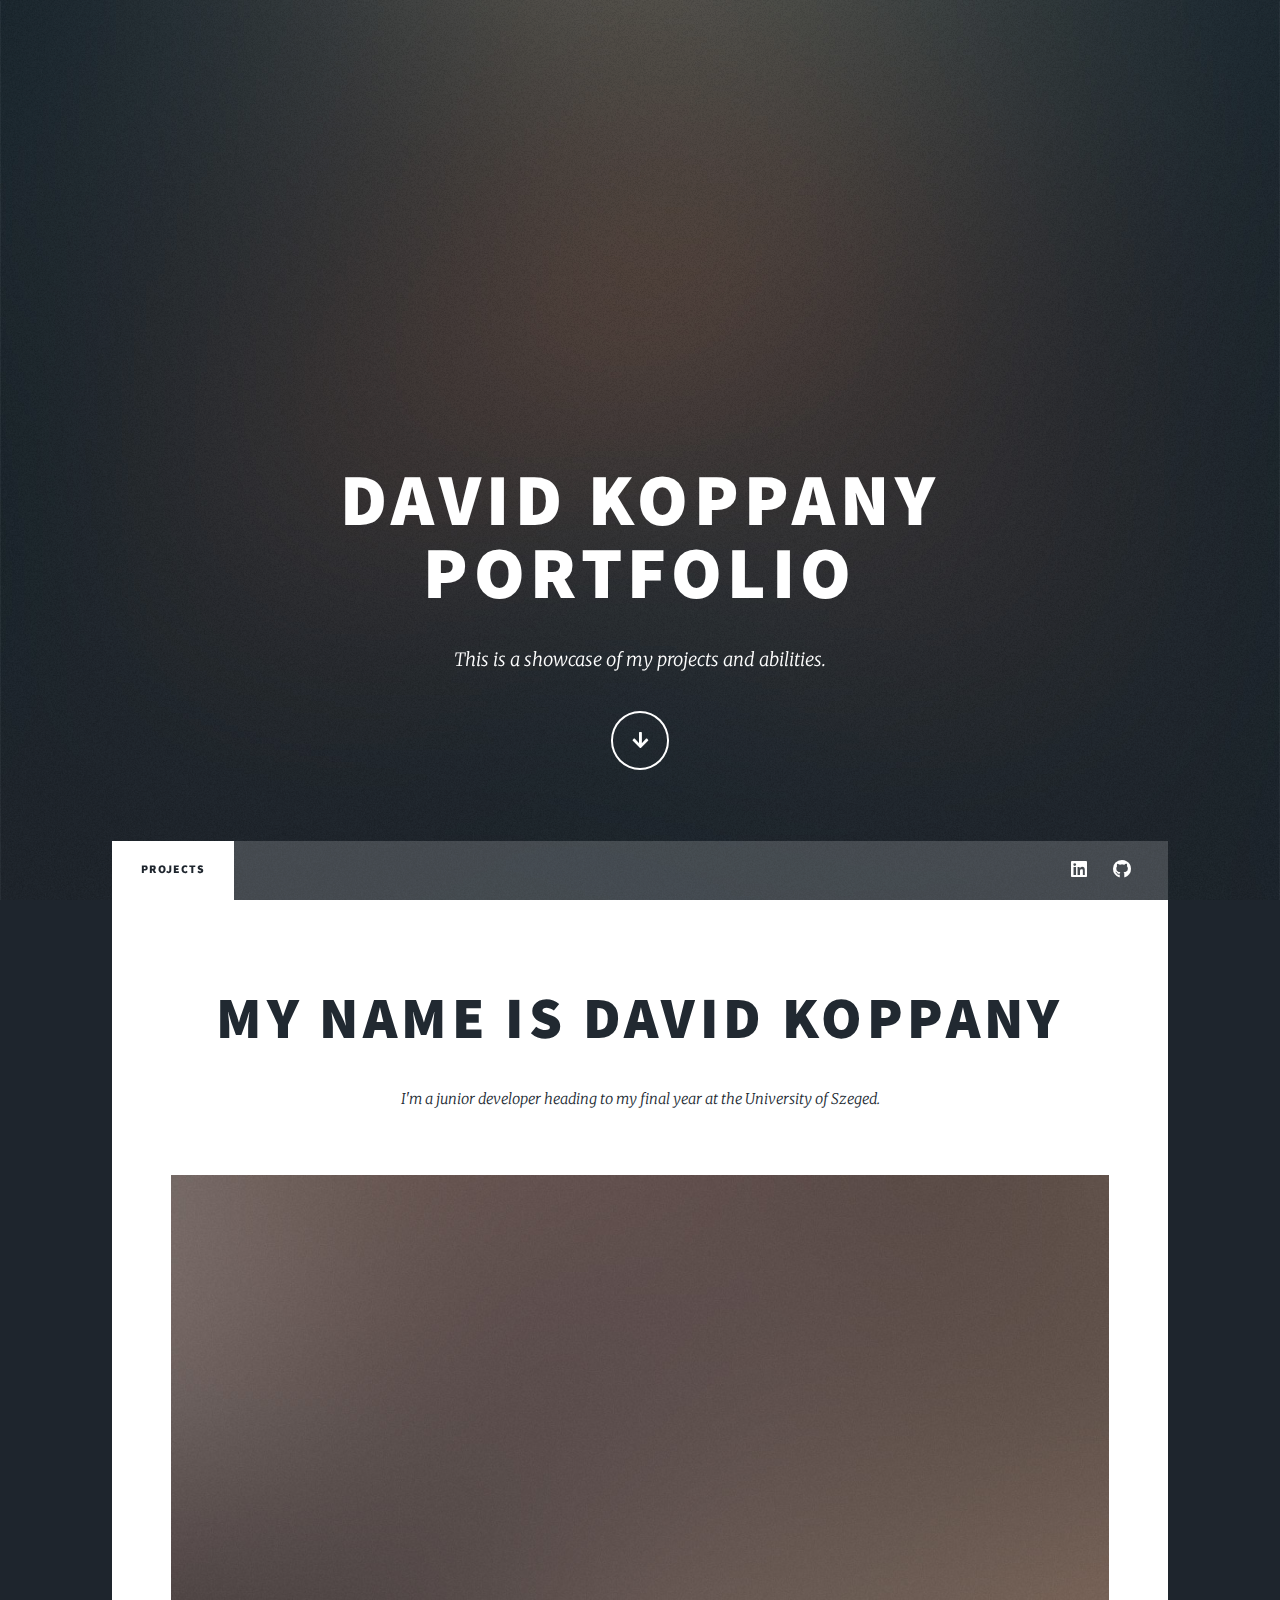
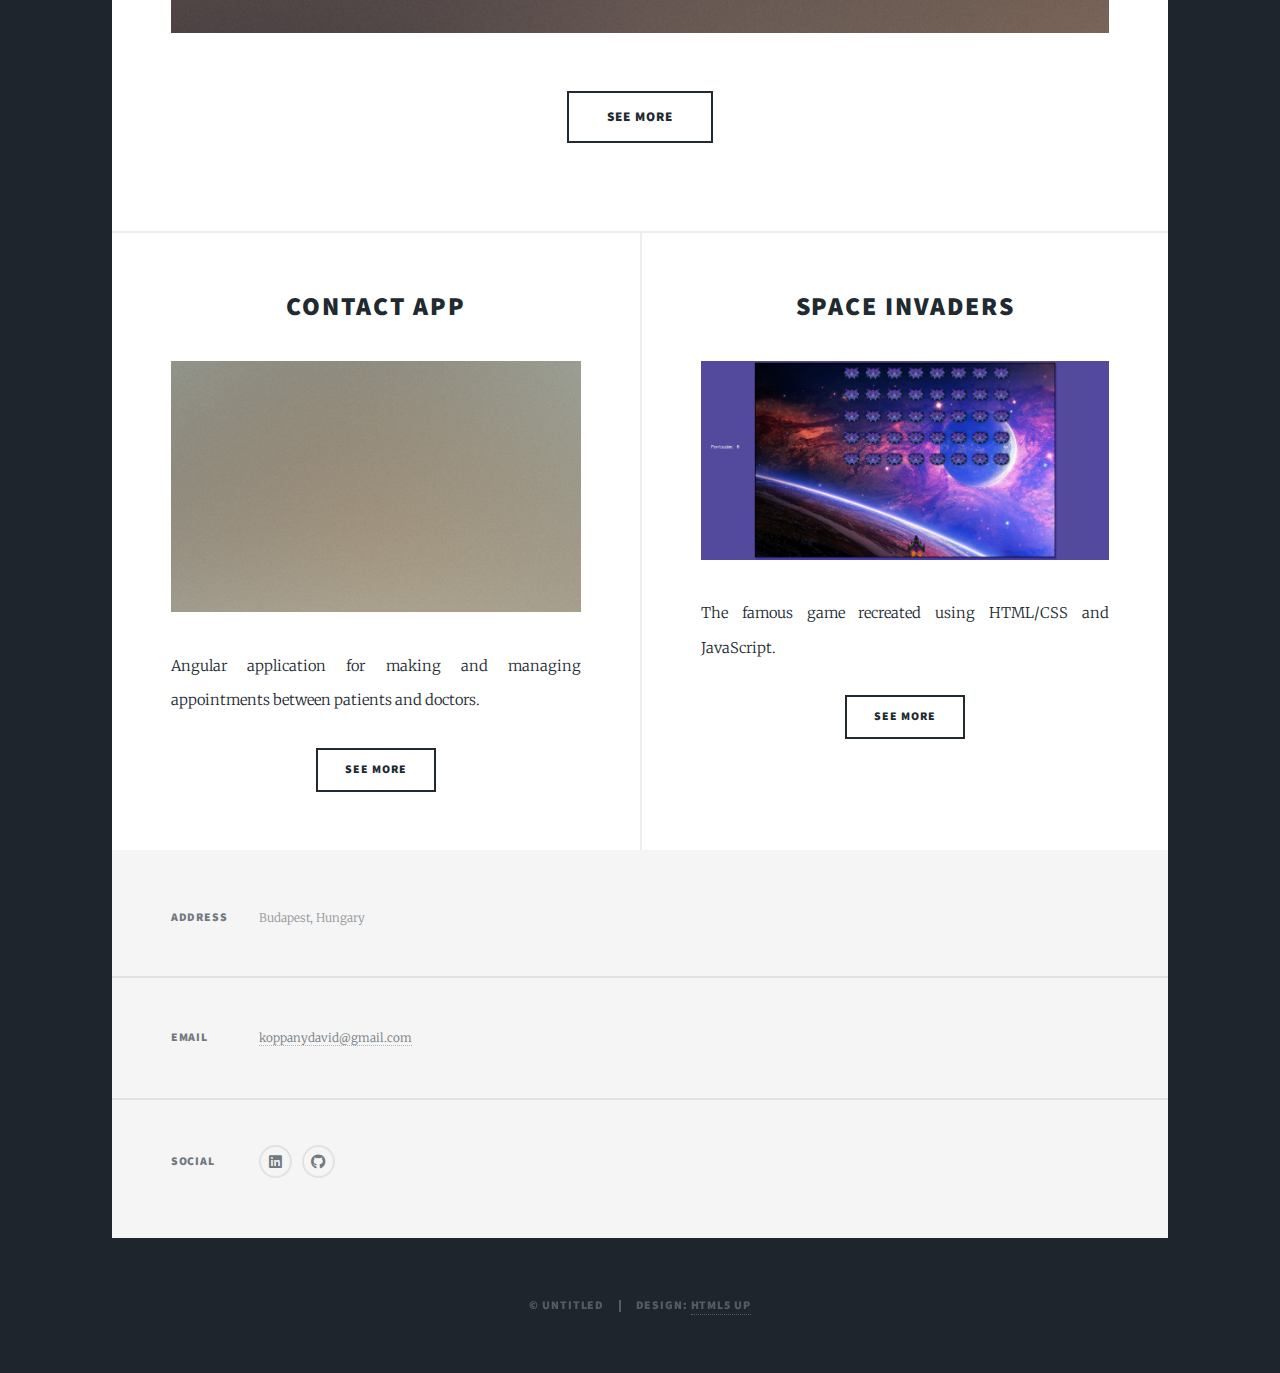
==== commit eb39c79d: "Add files via upload" ====
--- a/index.html
+++ b/index.html
@@ -67,12 +67,12 @@
 								</article>
 								<article>
 									<header>
-										<h2><a href="/spaceinvaders/index.html">Space Invaders</a></h2>
+										<h2><a href="/spaceinvaders/">Space Invaders</a></h2>
 									</header>
-									<a href="/spaceinvaders/index.html" class="image fit"><img src="images/pic03.jpg" alt="" /></a>
+									<a href="/spaceinvaders/" class="image fit"><img src="images/spaceinvaders.png" alt="" /></a>
 									<p>The famous game recreated using HTML/CSS and JavaScript.</p>
 									<ul class="actions special">
-										<li><a href="/spaceinvaders/index.html" class="button">See More</a></li>
+										<li><a href="/spaceinvaders/" class="button">See More</a></li>
 									</ul>
 								</article>
 					</div>
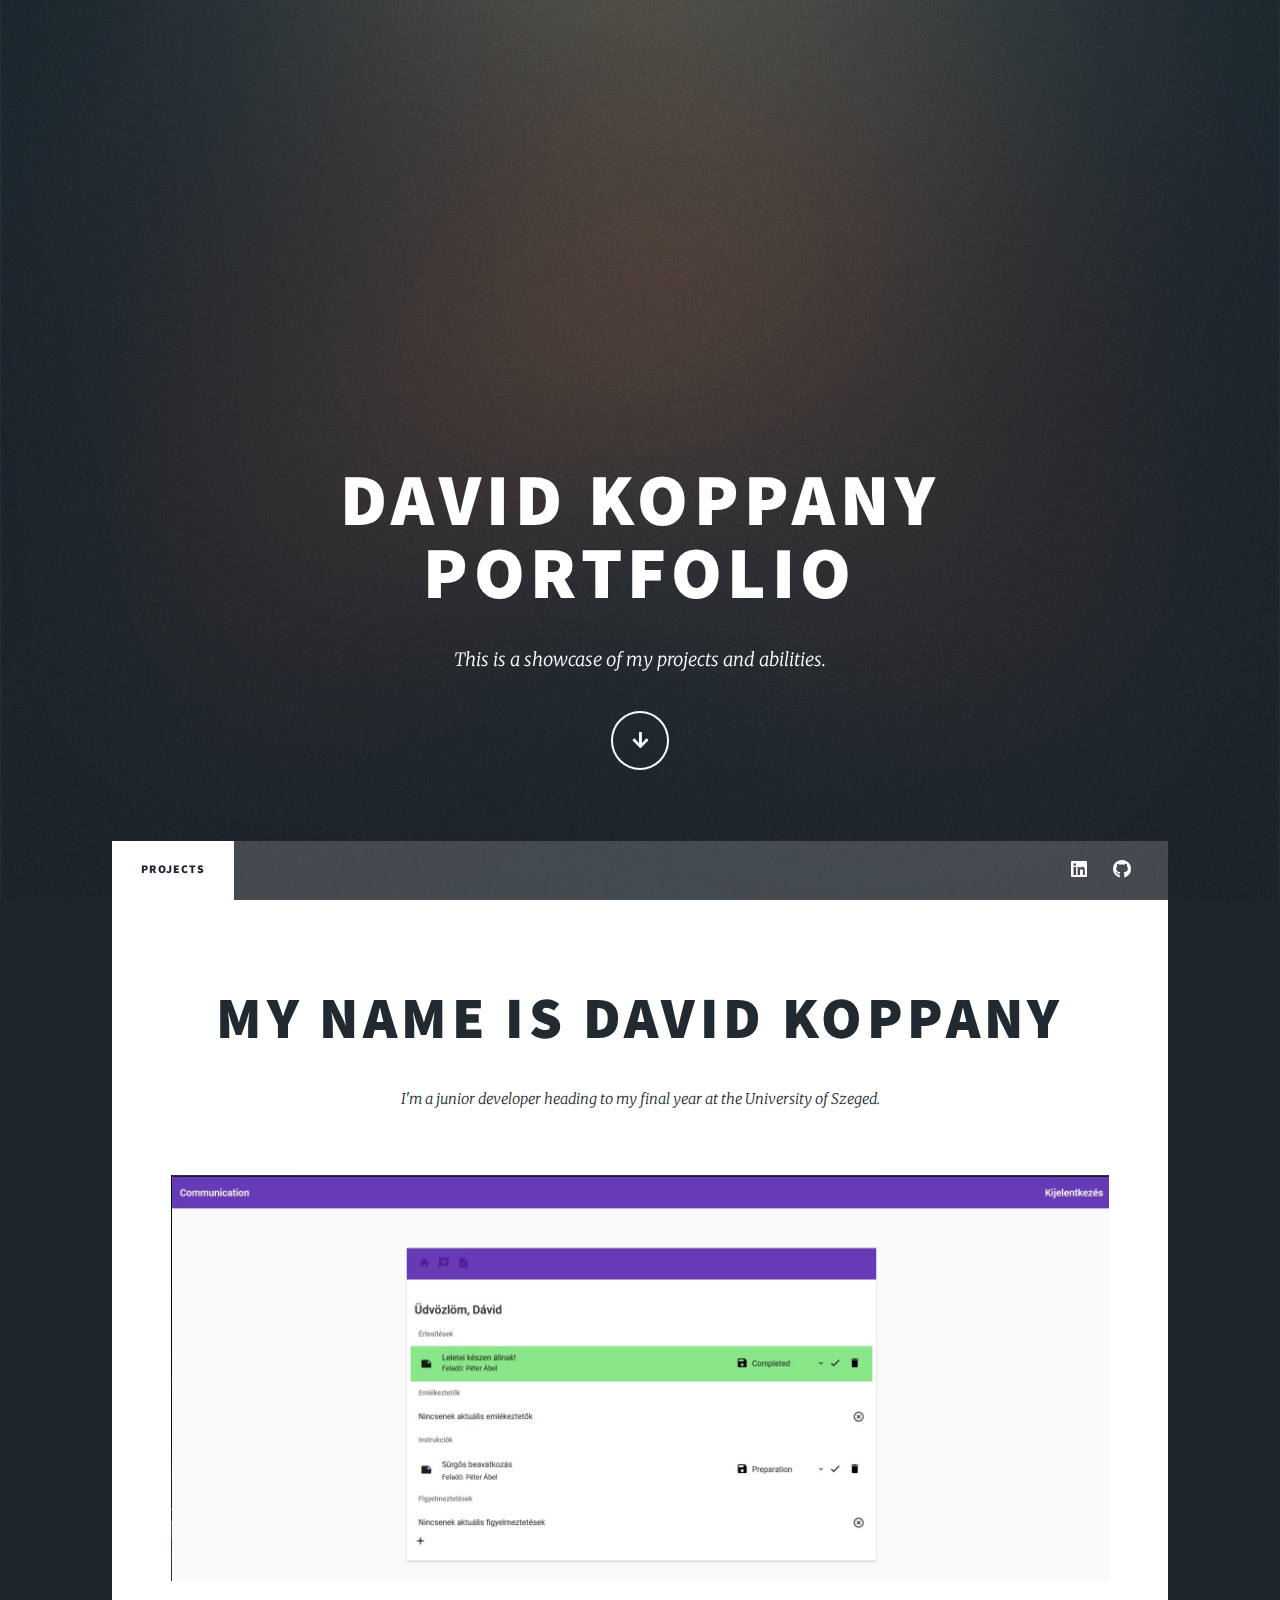
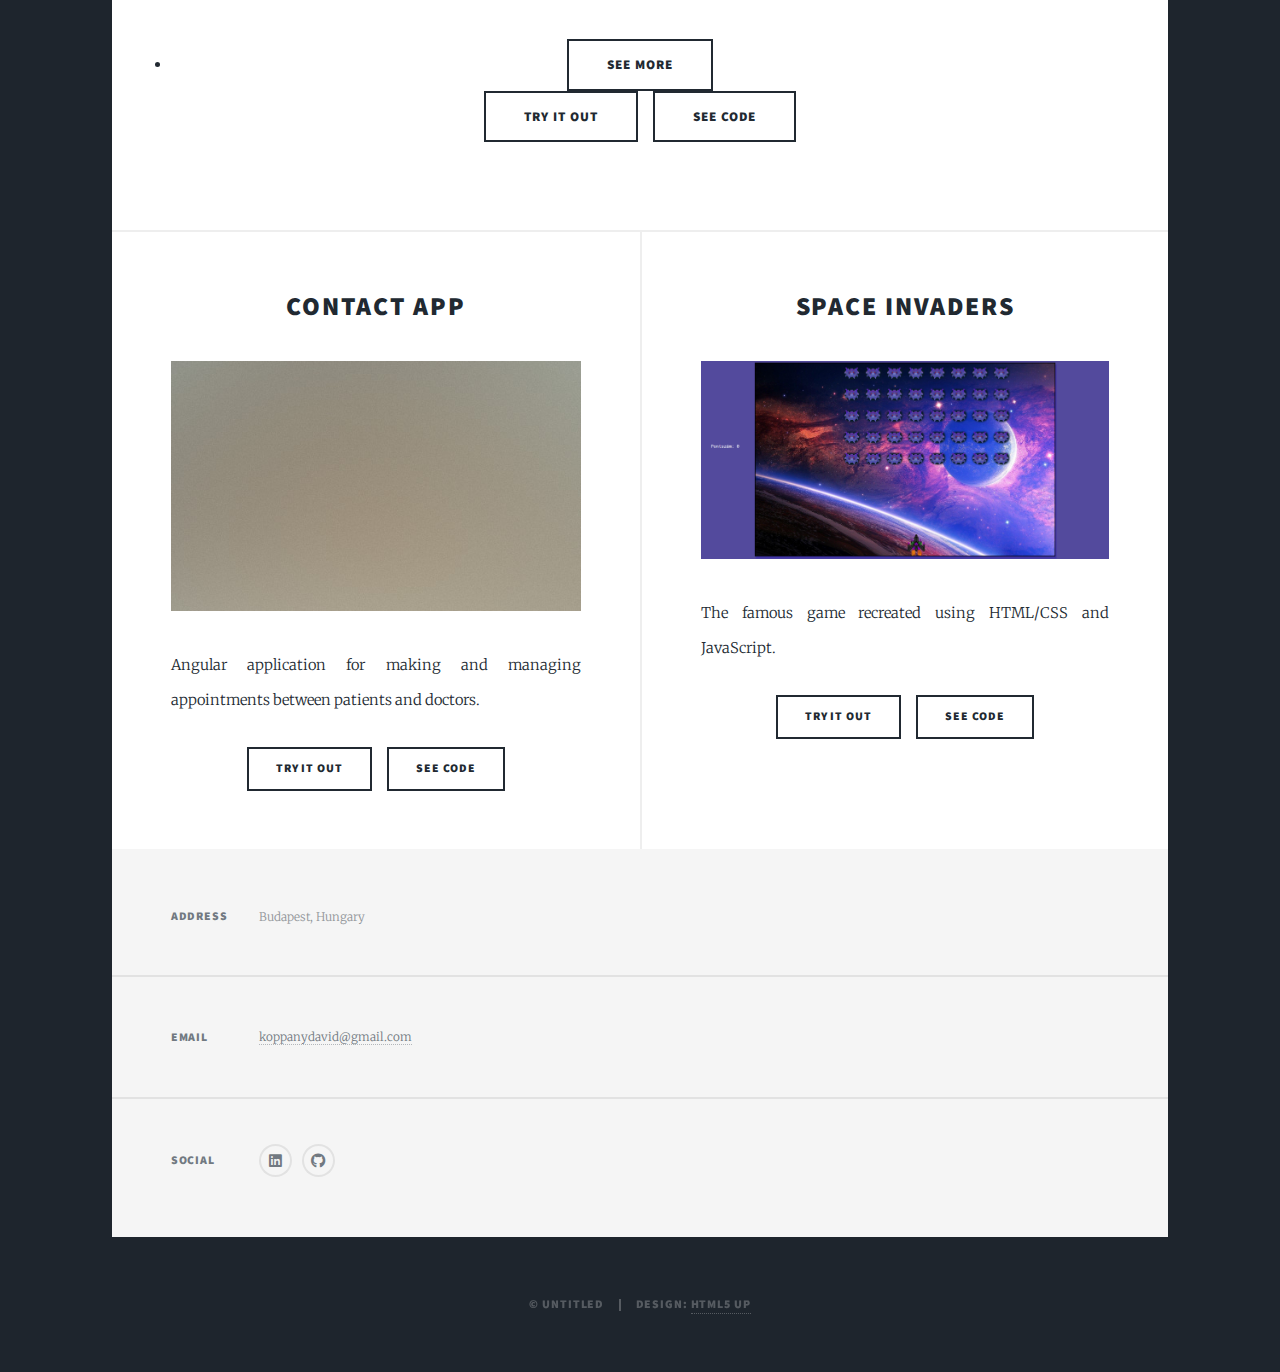
==== commit 32fbfd7a: "Add files via upload" ====
--- a/index.html
+++ b/index.html
@@ -8,11 +8,7 @@
 		<noscript><link rel="stylesheet" href="assets/css/noscript.css" /></noscript>
 	</head>
 	<body class="is-preload">
-
-		<!-- Wrapper -->
 			<div id="wrapper" class="fade-in">
-
-				<!-- Intro -->
 					<div id="intro">
 						<h1>David Koppany<br />
 						Portfolio</h1>
@@ -21,13 +17,9 @@
 							<li><a href="#header" class="button icon solid solo fa-arrow-down scrolly">Continue</a></li>
 						</ul>
 					</div>
-
-				<!-- Header -->
 					<header id="header">
 						<a href="index.html" class="logo">David Koppany</a>
 					</header>
-
-				<!-- Nav -->
 					<nav id="nav">
 						<ul class="links">
 							<li class="active"><a href="index.html">Projects</a></li>
@@ -37,23 +29,19 @@
 							<li><a href="https://github.com/kdavid96/" class="icon brands fa-github"><span class="label">GitHub</span></a></li>
 						</ul>
 					</nav>
-
-				<!-- Main -->
 					<div id="main">
-
-						<!-- Featured Post -->
 							<article class="post featured">
 								<header class="major">
 									<h2><a href="#">My name is David Koppany</a></h2>
 									<p>I'm a junior developer heading to my final year at the University of Szeged.</p>
 								</header>
 								<a href="#" class="image main"><img src="images/pic01.jpg" alt="" /></a>
+									<li><a href="https://github.com/kdavid96/webkert-communication" class="button large">See more</a></li>
 								<ul class="actions special">
-									<li><a href="#" class="button large">See more</a></li>
+									<li><a href="https://webkert-4b250.web.app" class="button large">Try It Out</a></li>
+									<li><a href="https://github.com/kdavid96/webkert-communication" class="button large">See Code</a></li>
 								</ul>
 							</article>
-
-						<!-- Posts -->
 							<section class="posts">
 								<article>
 									<header>
@@ -62,7 +50,8 @@
 									<a href="#" class="image fit"><img src="images/pic02.jpg" alt="" /></a>
 									<p>Angular application for making and managing appointments between patients and doctors.</p>
 									<ul class="actions special">
-										<li><a href="#" class="button">See More</a></li>
+										<li><a href="#" class="button">Try It Out</a></li>
+										<li><a href="#" class="button">See Code</a></li>
 									</ul>
 								</article>
 								<article>
@@ -72,12 +61,11 @@
 									<a href="/spaceinvaders/" class="image fit"><img src="images/spaceinvaders.png" alt="" /></a>
 									<p>The famous game recreated using HTML/CSS and JavaScript.</p>
 									<ul class="actions special">
-										<li><a href="/spaceinvaders/" class="button">See More</a></li>
+										<li><a href="/spaceinvaders/" class="button">Try It Out</a></li>
+										<li><a href="#" class="button">See Code</a></li>
 									</ul>
 								</article>
 					</div>
-
-				<!-- Footer -->
 					<footer id="footer">
 						<section class="split contact">
 							<section class="alt">
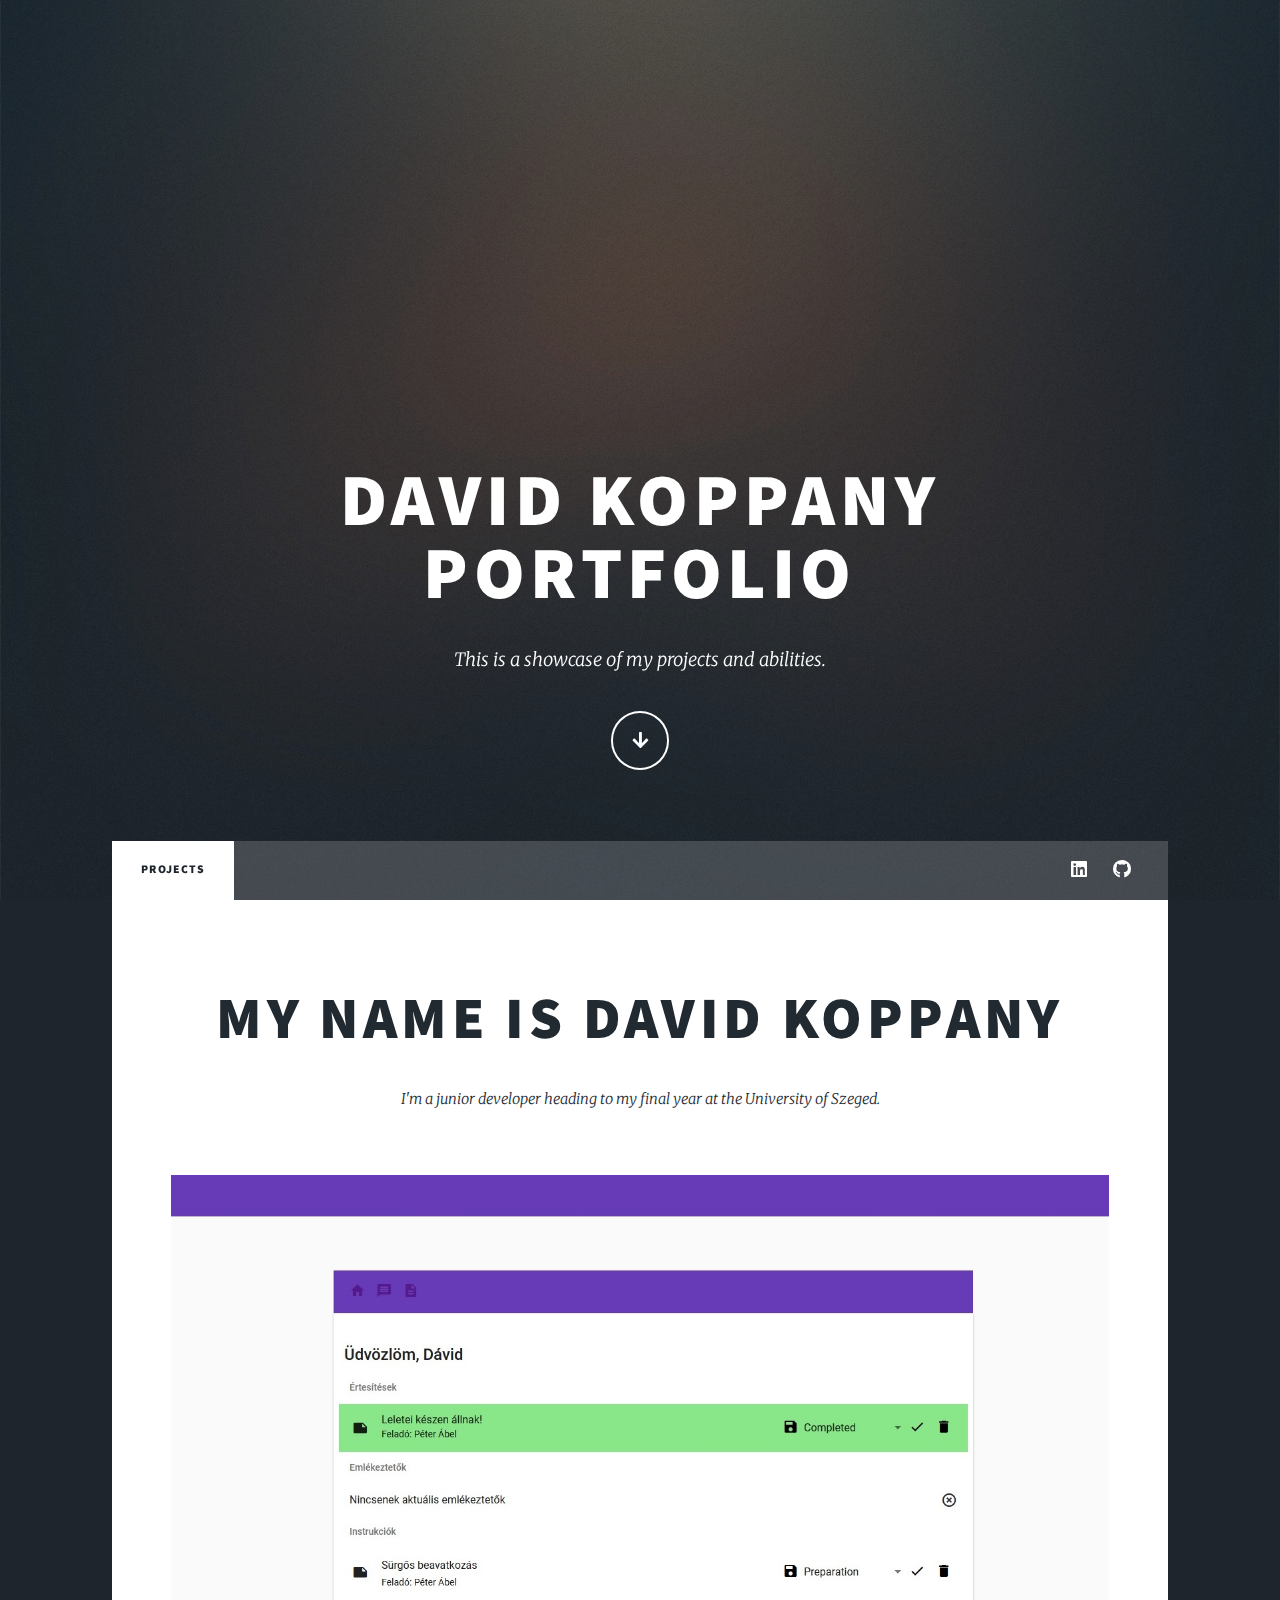
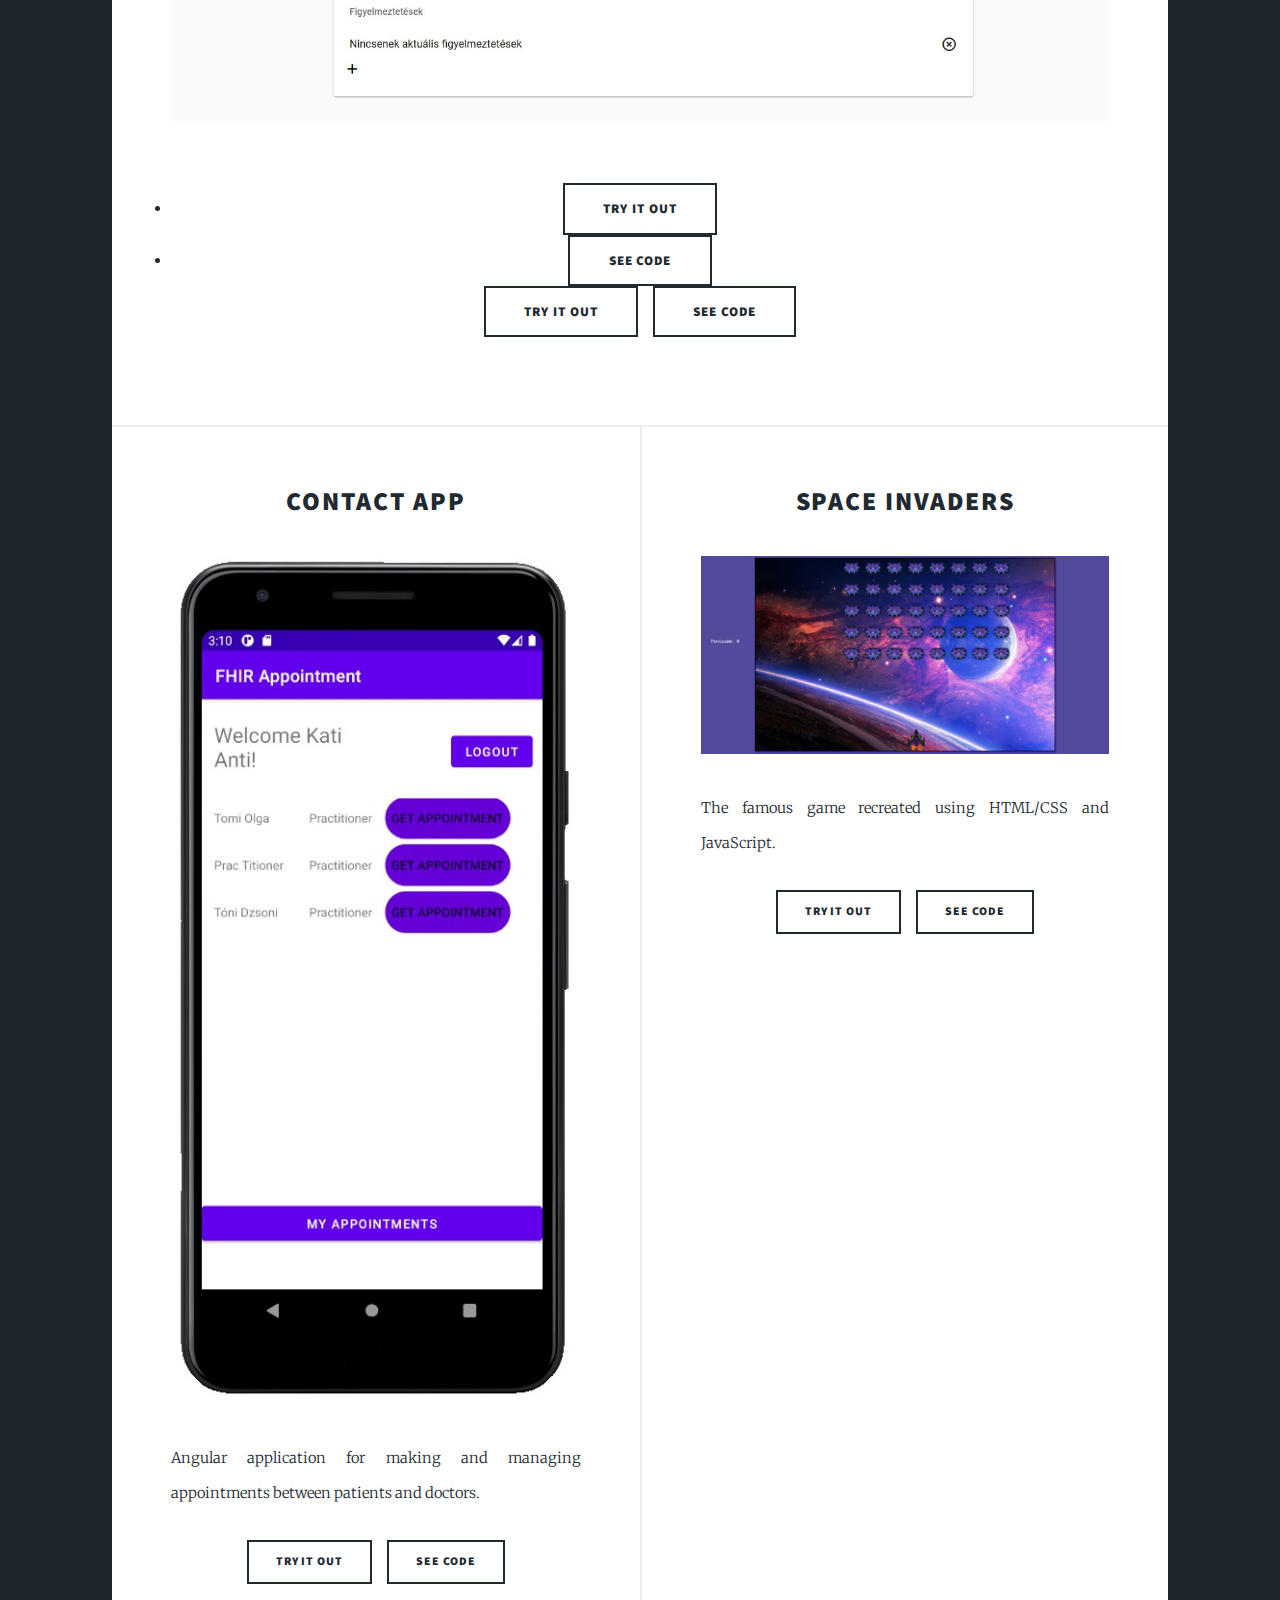
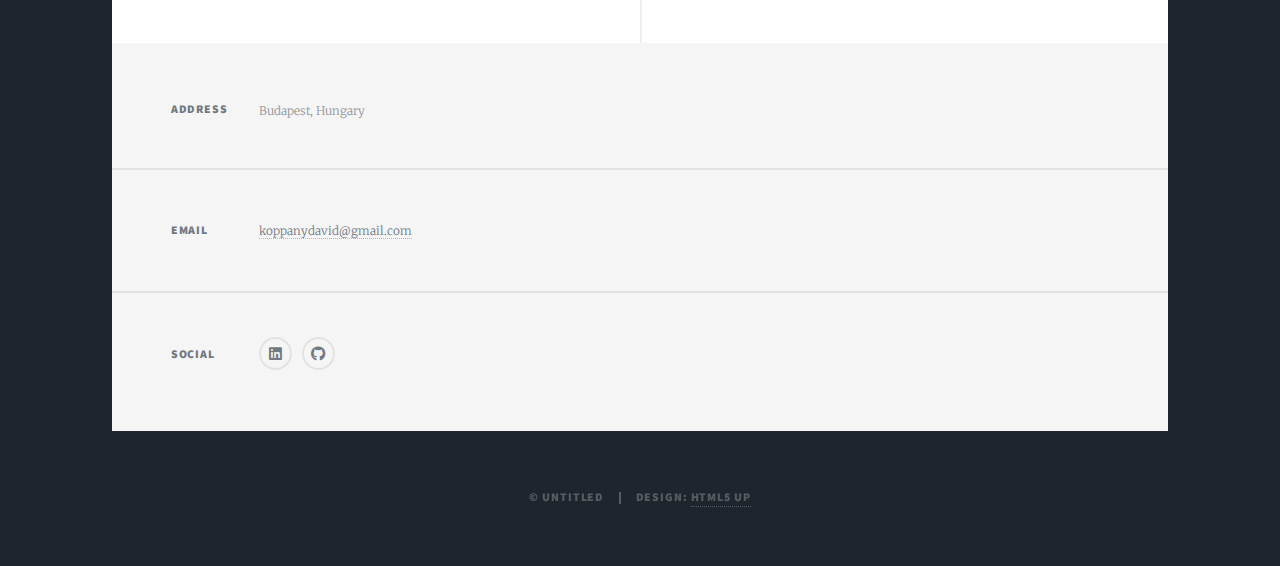
==== commit 41a8a6a0: "Added images of projects" ====
--- a/index.html
+++ b/index.html
@@ -36,7 +36,8 @@
 									<p>I'm a junior developer heading to my final year at the University of Szeged.</p>
 								</header>
 								<a href="#" class="image main"><img src="images/pic01.jpg" alt="" /></a>
-									<li><a href="https://github.com/kdavid96/webkert-communication" class="button large">See more</a></li>
+									<li><a href="https://webkert-4b250.web.app" class="button large">Try It Out</a></li>
+									<li><a href="https://github.com/kdavid96/webkert-communication" class="button large">See Code</a></li>
 								<ul class="actions special">
 									<li><a href="https://webkert-4b250.web.app" class="button large">Try It Out</a></li>
 									<li><a href="https://github.com/kdavid96/webkert-communication" class="button large">See Code</a></li>
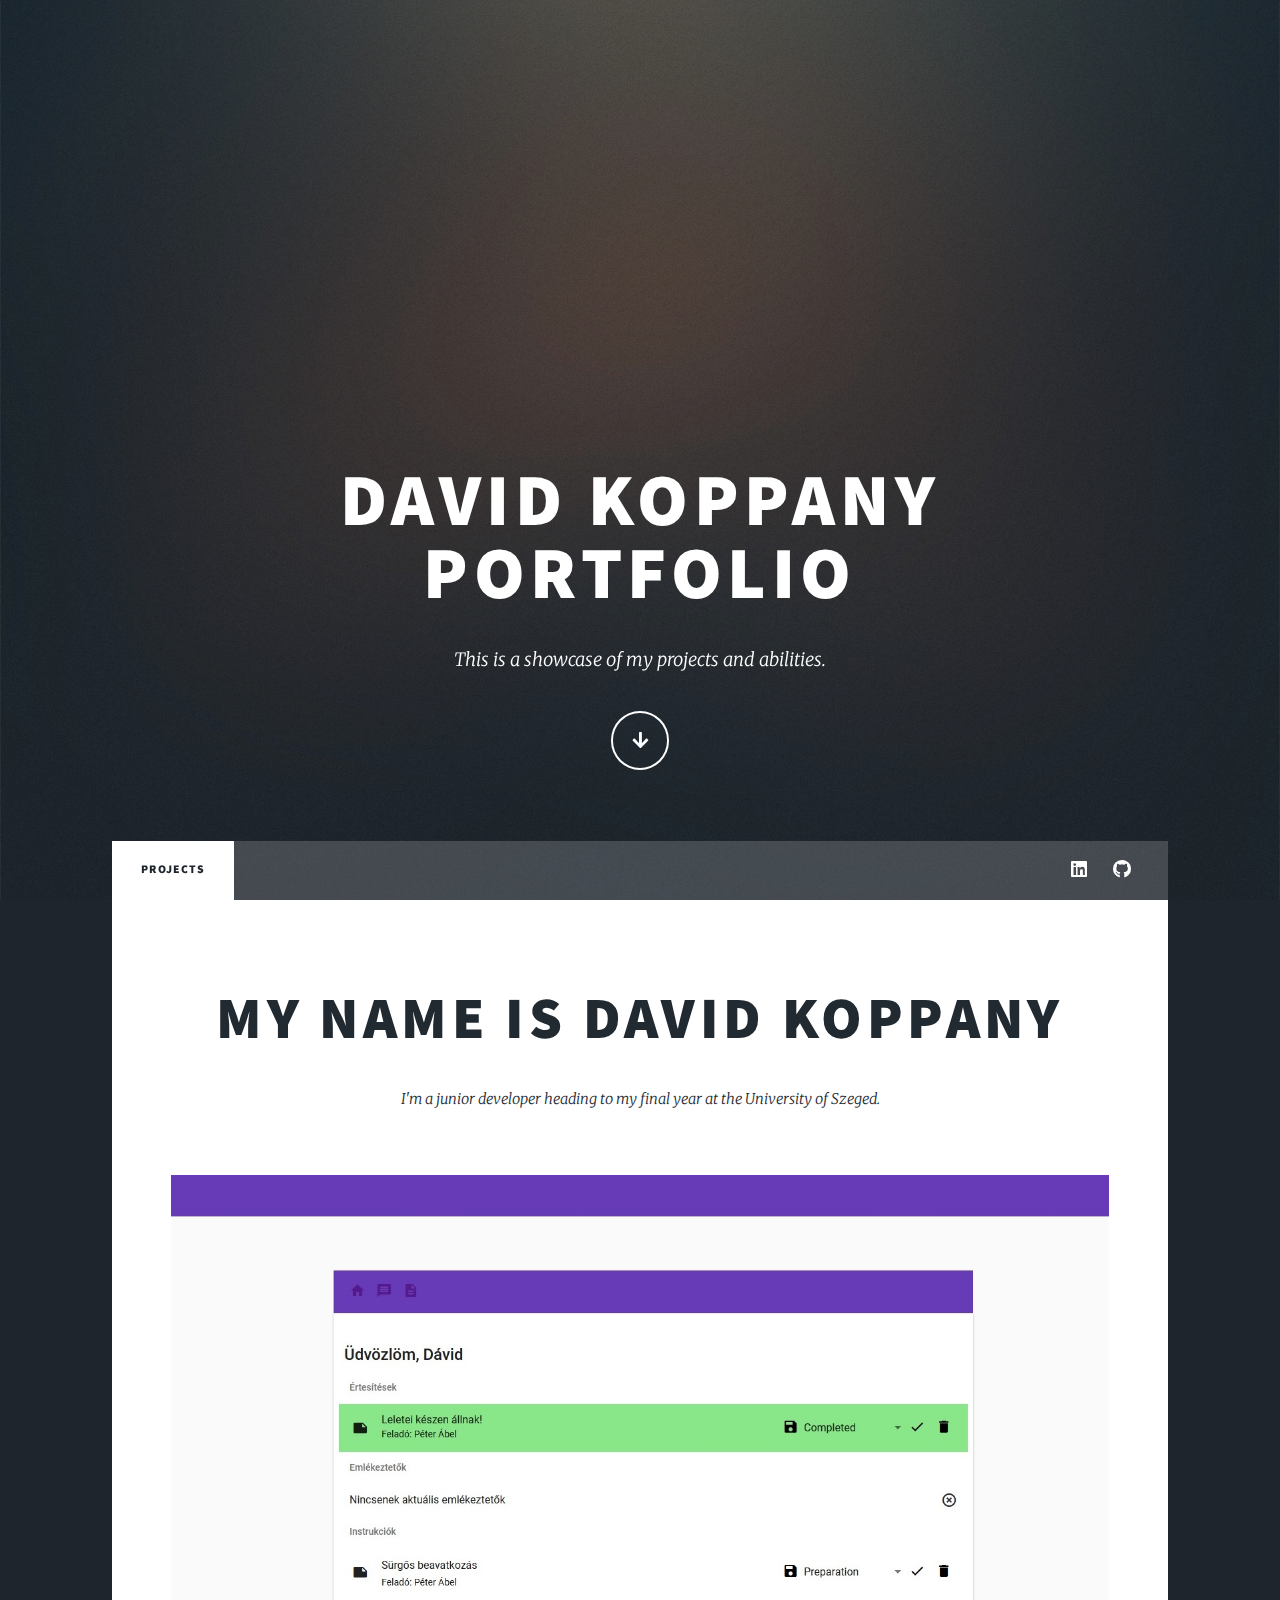
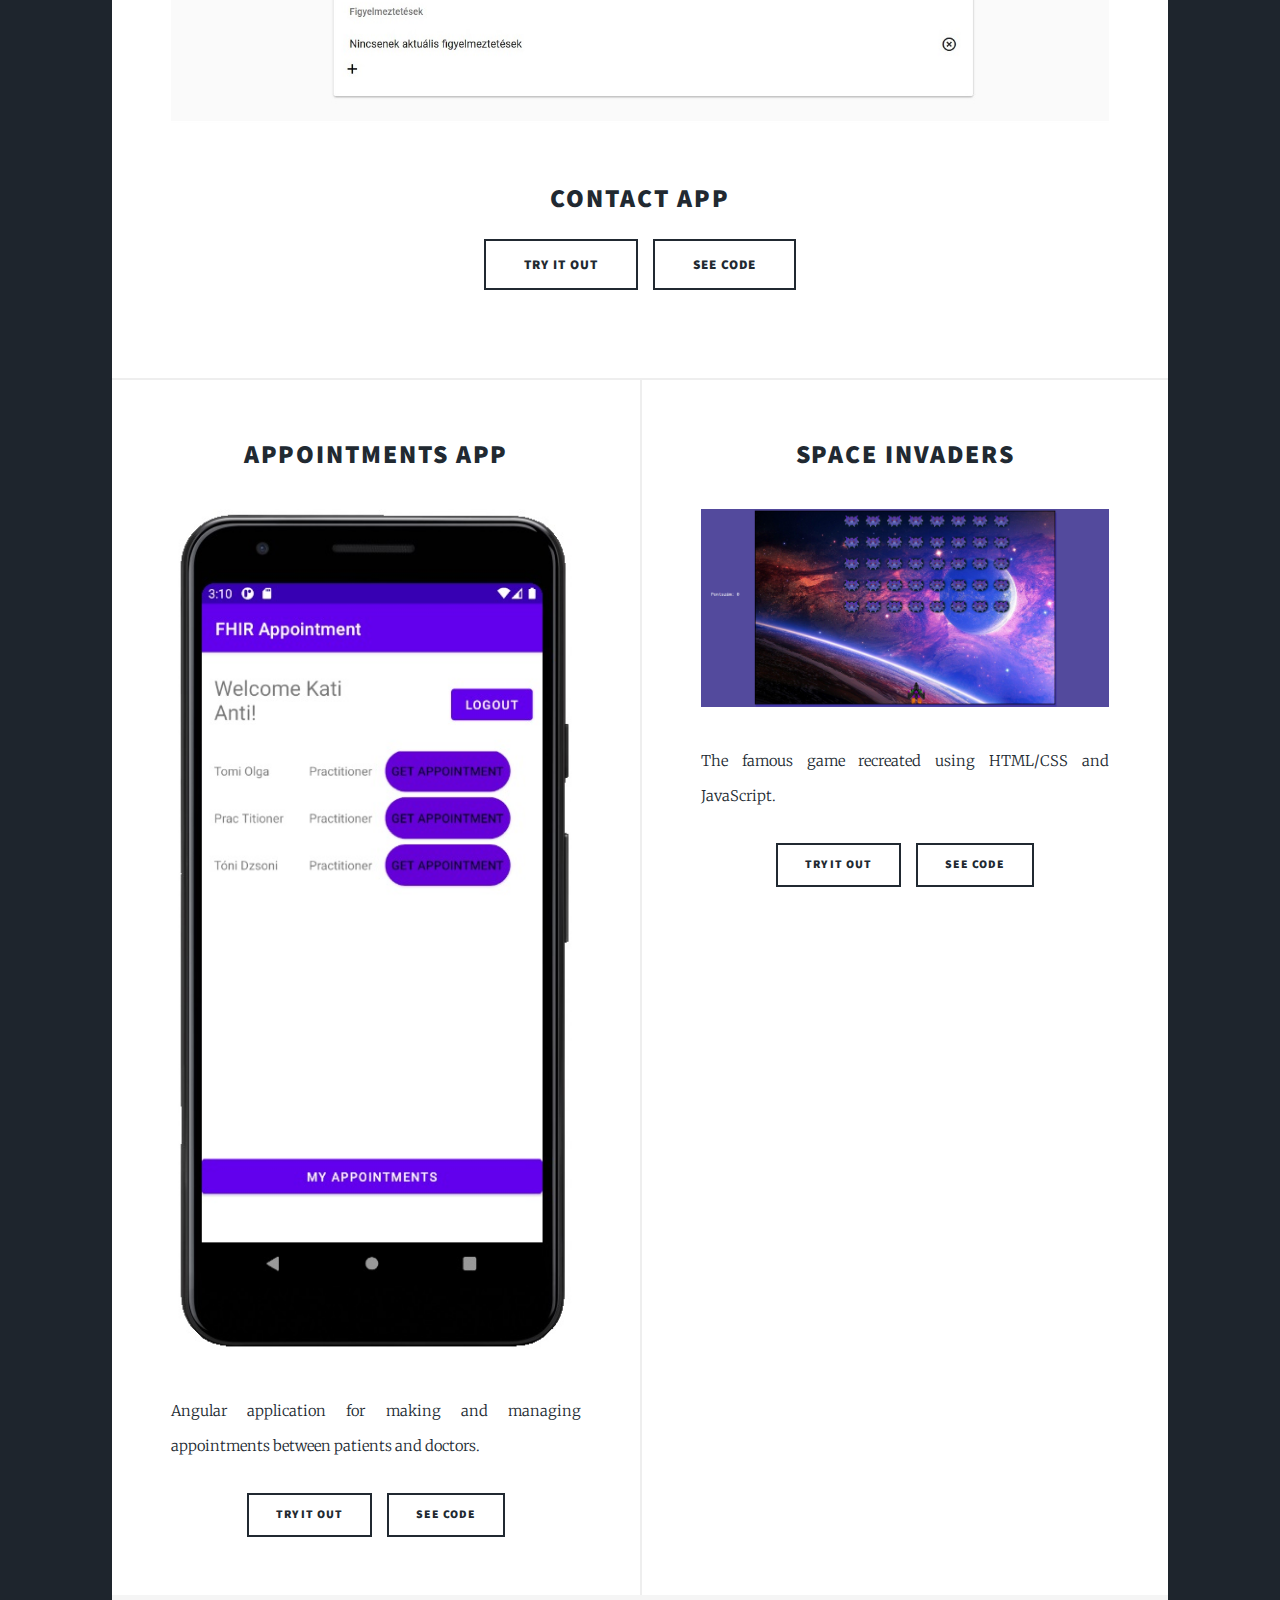
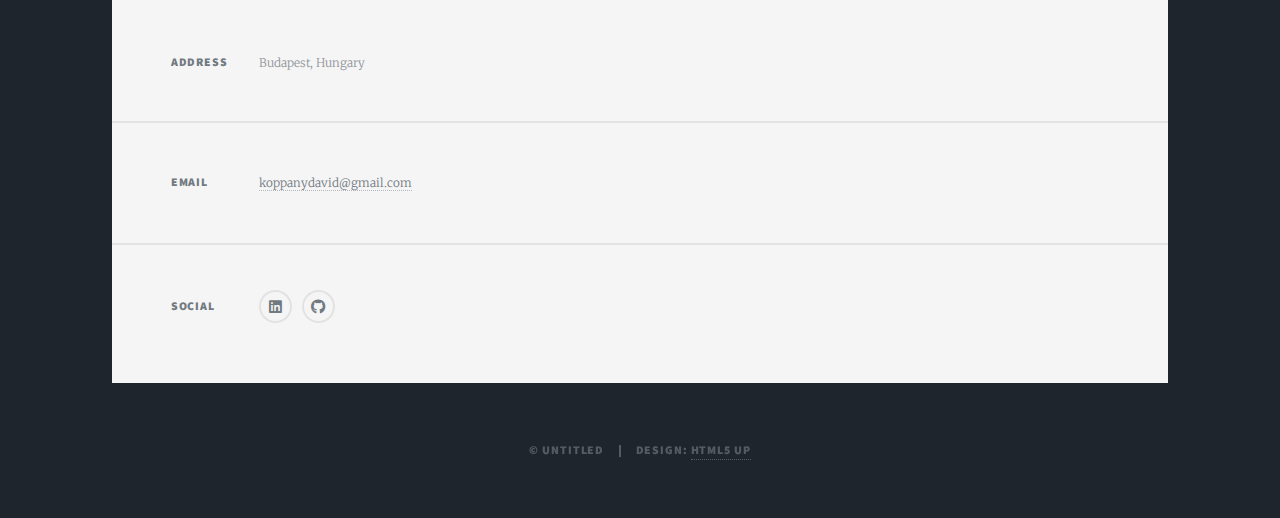
==== commit 009be420: "Add files via upload" ====
--- a/index.html
+++ b/index.html
@@ -36,8 +36,7 @@
 									<p>I'm a junior developer heading to my final year at the University of Szeged.</p>
 								</header>
 								<a href="#" class="image main"><img src="images/pic01.jpg" alt="" /></a>
-									<li><a href="https://webkert-4b250.web.app" class="button large">Try It Out</a></li>
-									<li><a href="https://github.com/kdavid96/webkert-communication" class="button large">See Code</a></li>
+								<h2><a href="#">Contact App</a></h2>
 								<ul class="actions special">
 									<li><a href="https://webkert-4b250.web.app" class="button large">Try It Out</a></li>
 									<li><a href="https://github.com/kdavid96/webkert-communication" class="button large">See Code</a></li>
@@ -46,7 +45,7 @@
 							<section class="posts">
 								<article>
 									<header>
-										<h2><a href="#">Contact App</a></h2>
+										<h2><a href="#">Appointments App</a></h2>
 									</header>
 									<a href="#" class="image fit"><img src="images/pic02.jpg" alt="" /></a>
 									<p>Angular application for making and managing appointments between patients and doctors.</p>
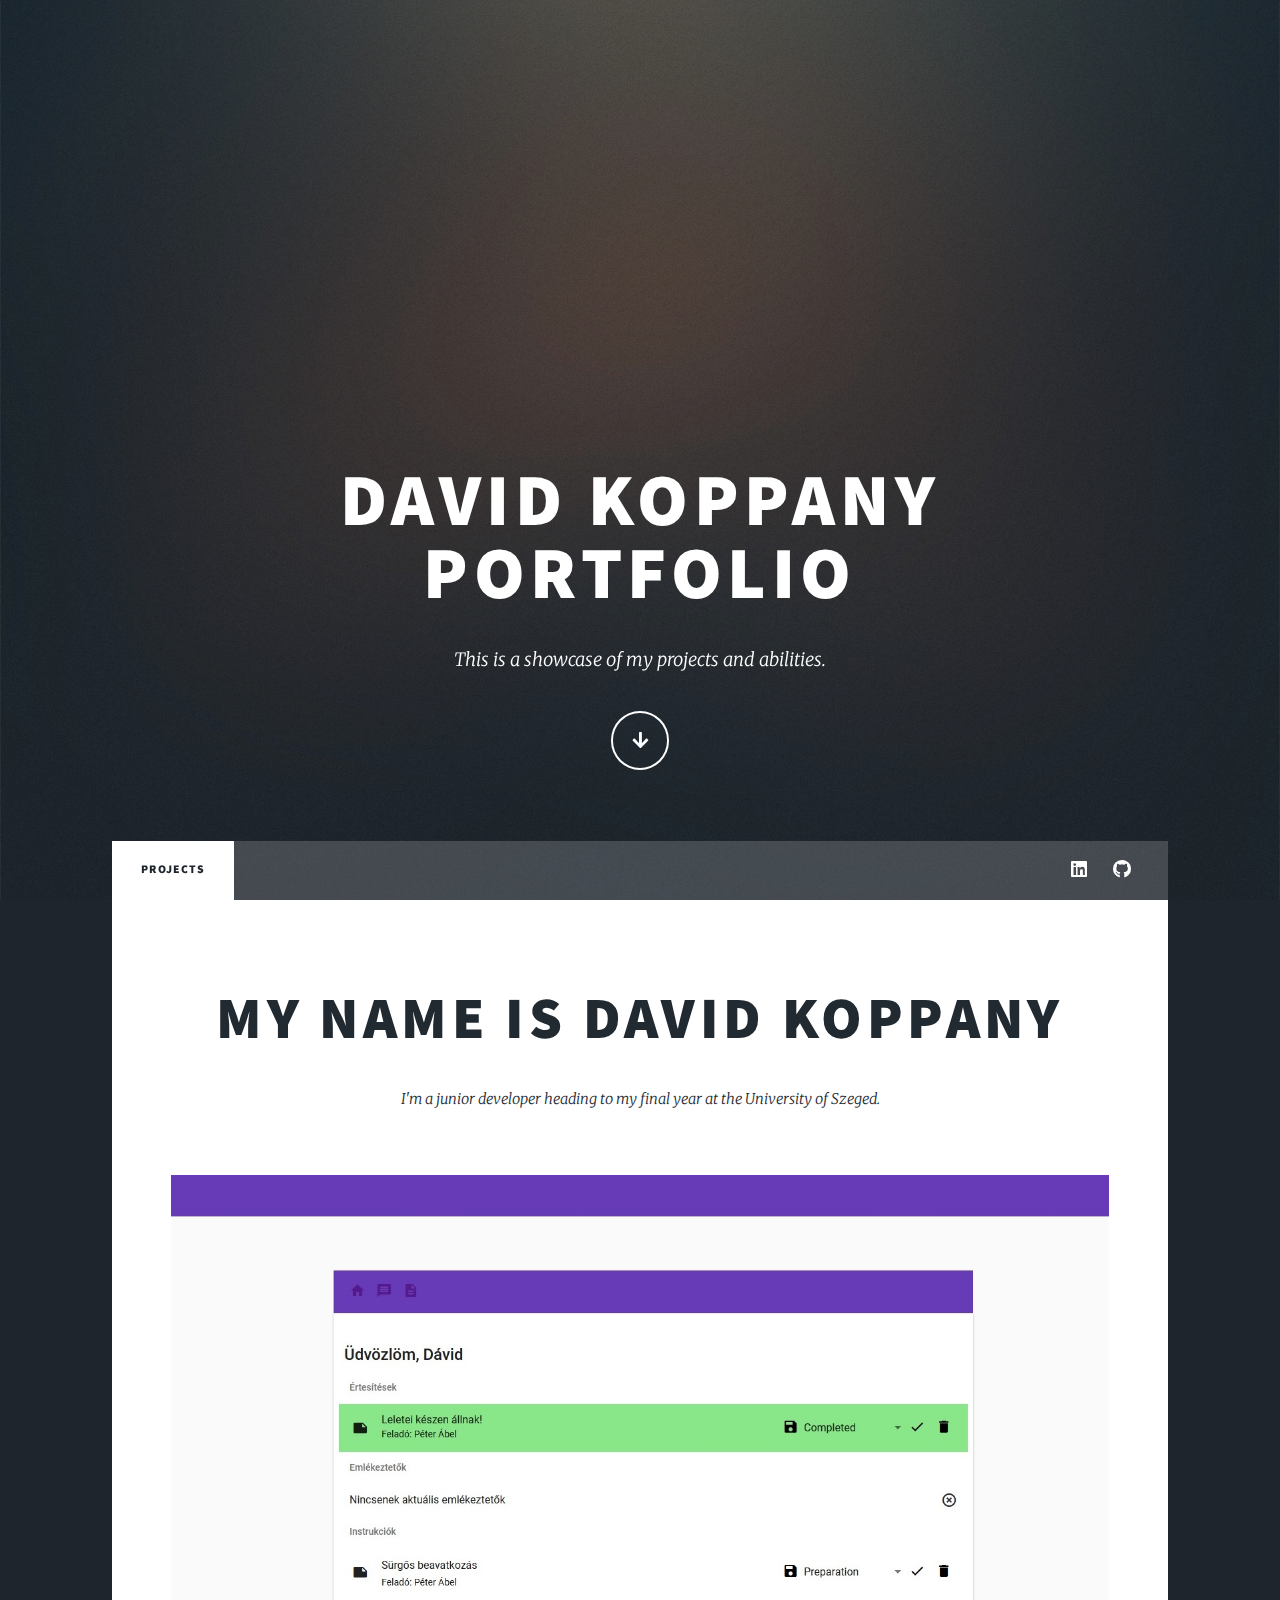
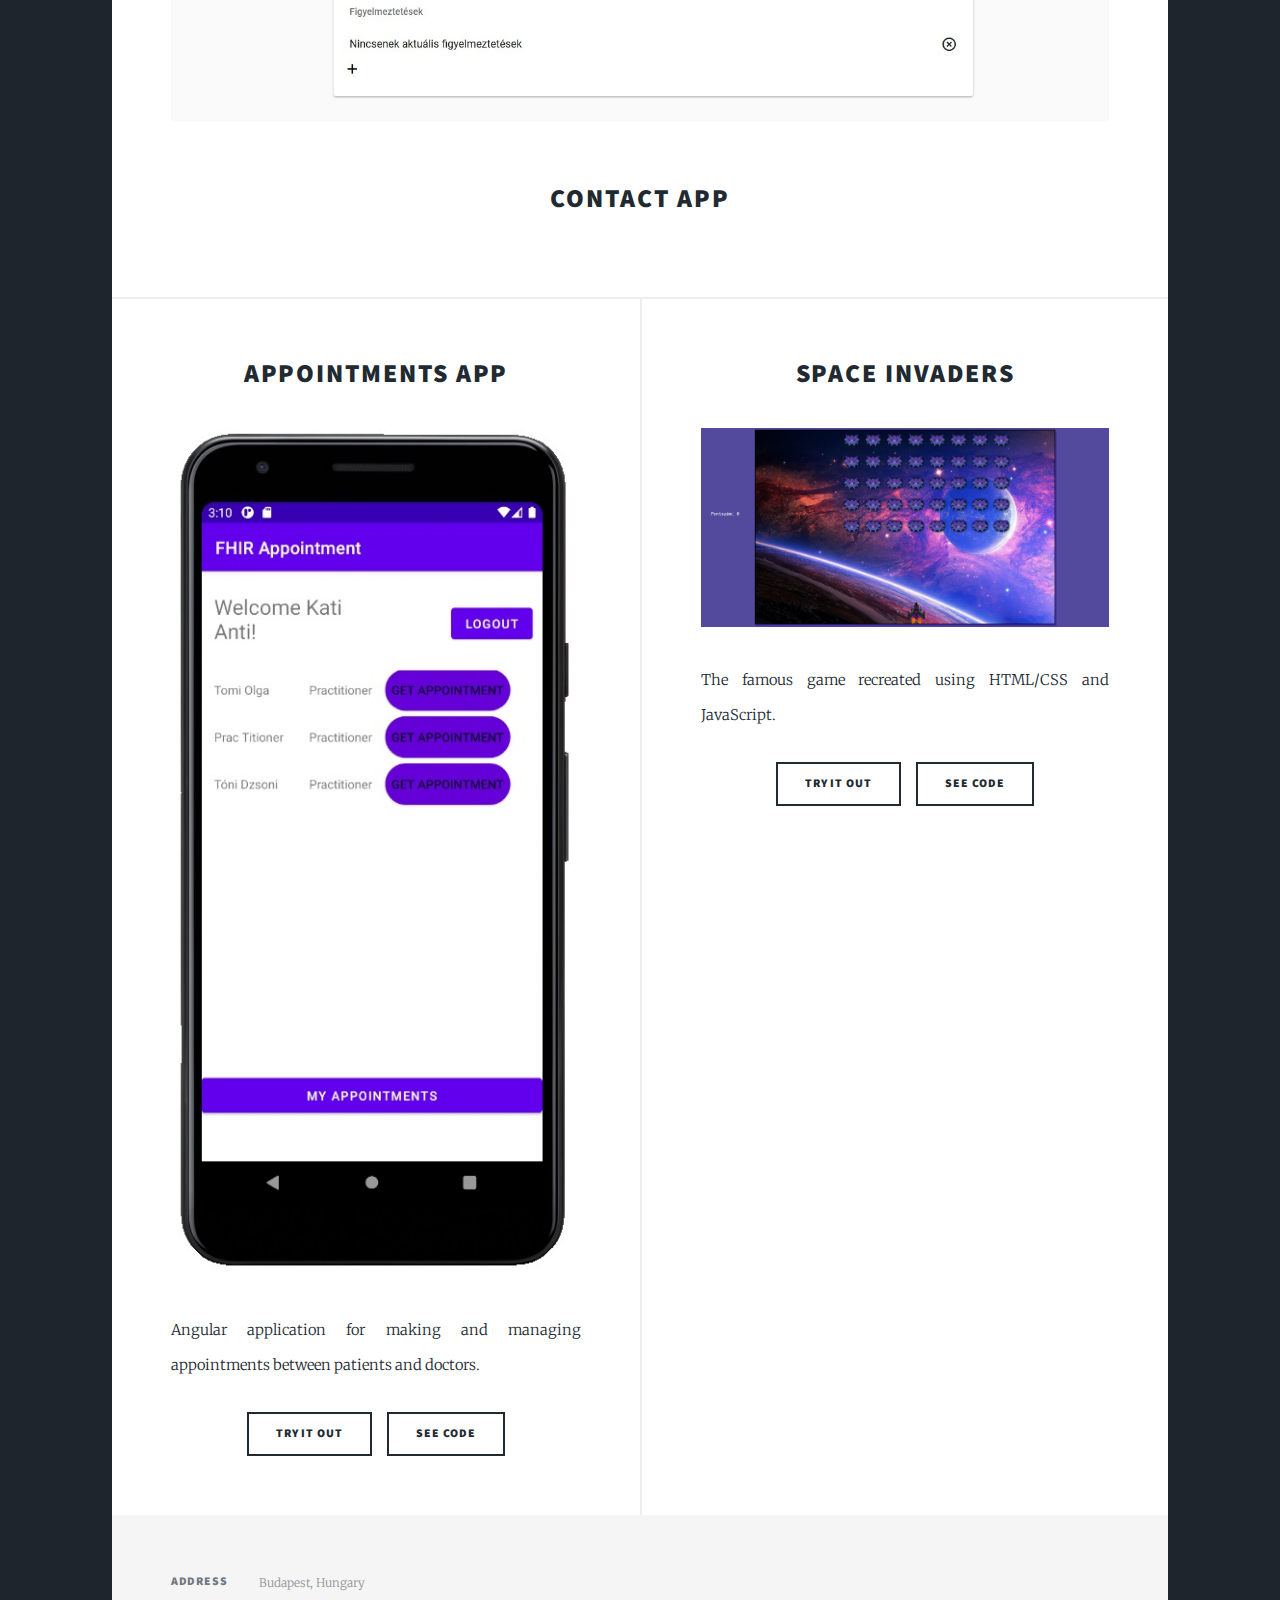
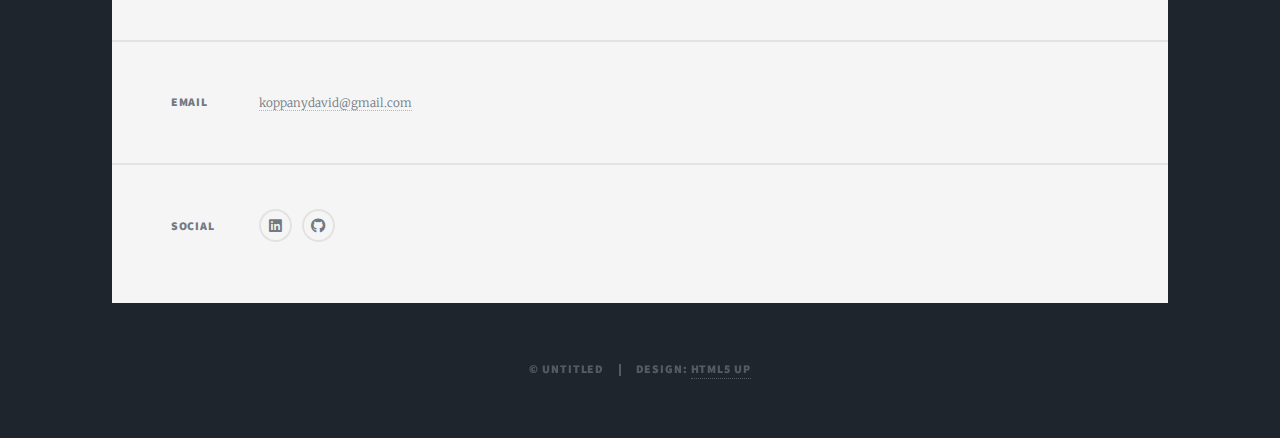
==== commit 3f3b0ab6: "Update index.html" ====
--- a/index.html
+++ b/index.html
@@ -37,10 +37,10 @@
 								</header>
 								<a href="#" class="image main"><img src="images/pic01.jpg" alt="" /></a>
 								<h2><a href="#">Contact App</a></h2>
-								<ul class="actions special">
+								<!--<ul class="actions special">
 									<li><a href="https://webkert-4b250.web.app" class="button large">Try It Out</a></li>
 									<li><a href="https://github.com/kdavid96/webkert-communication" class="button large">See Code</a></li>
-								</ul>
+								</ul>-->
 							</article>
 							<section class="posts">
 								<article>
@@ -103,4 +103,4 @@
 			<script src="assets/js/main.js"></script>
 
 	</body>
-</html>+</html>
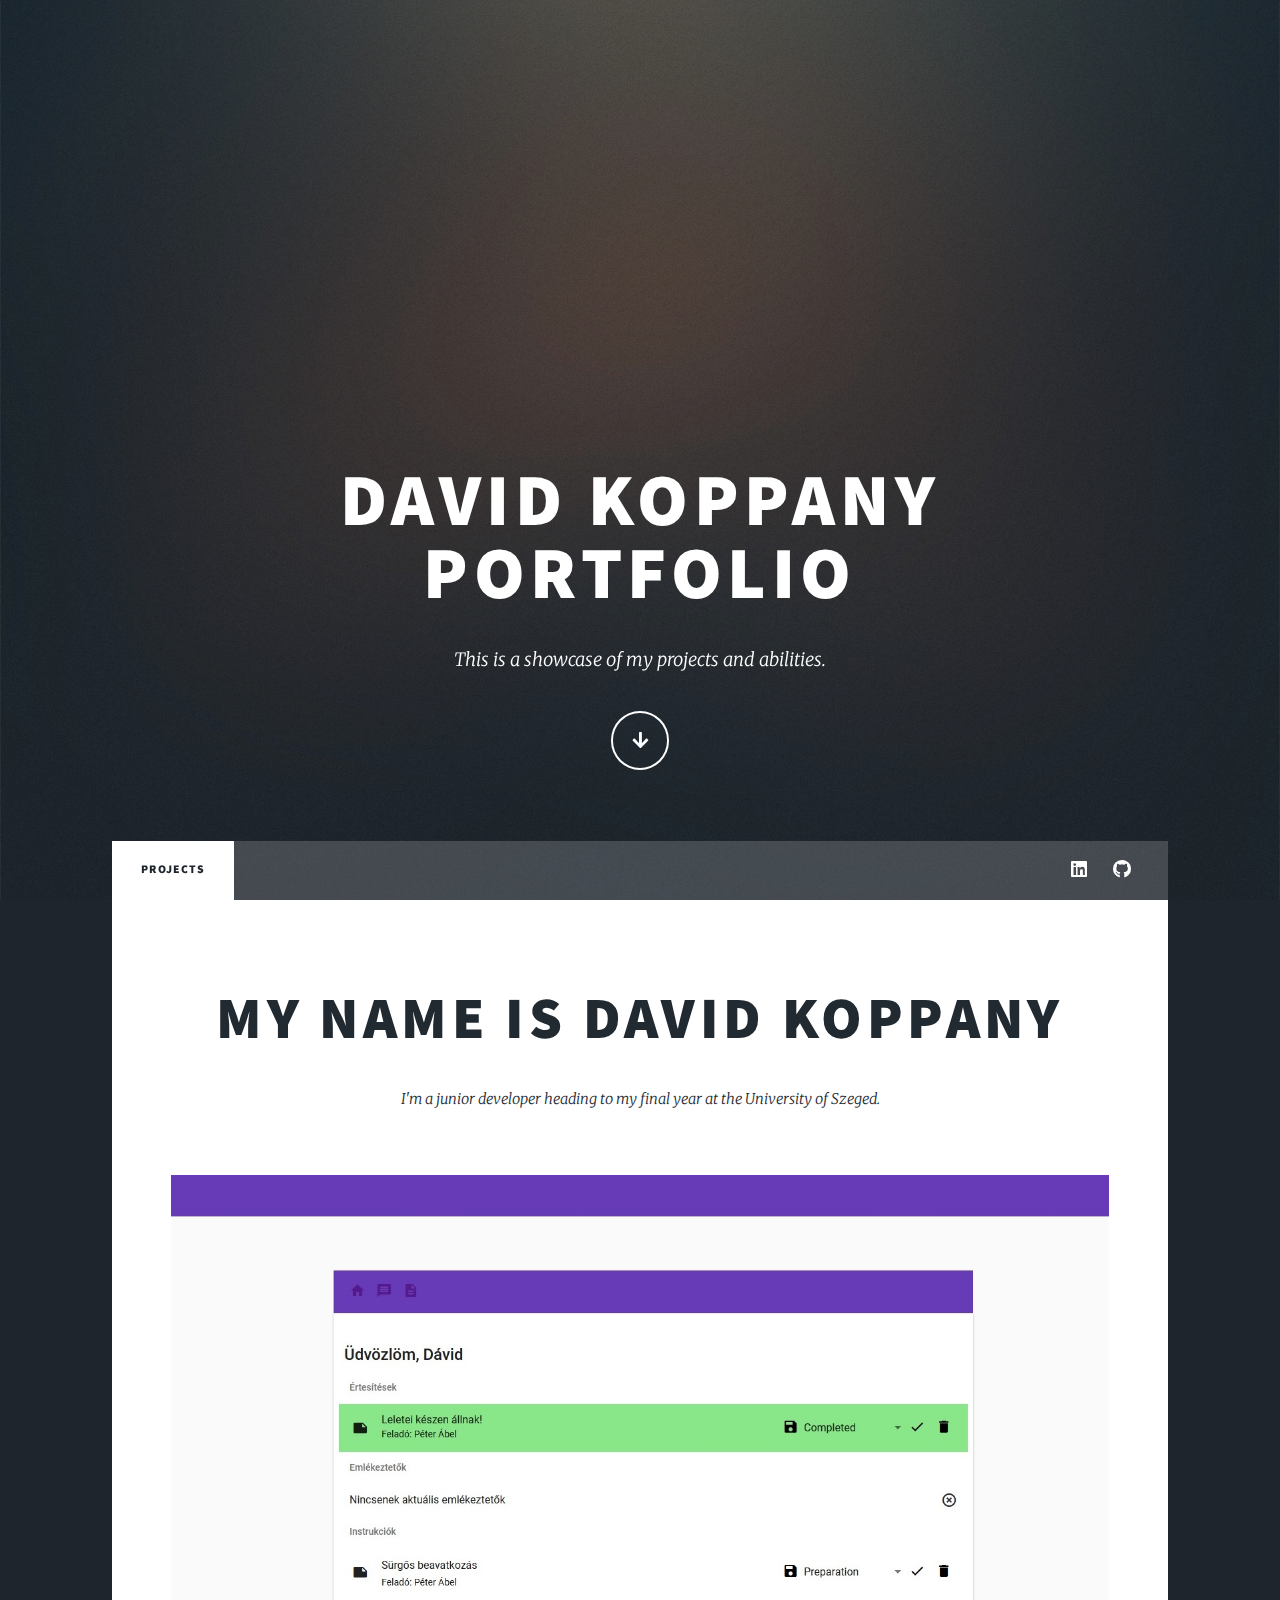
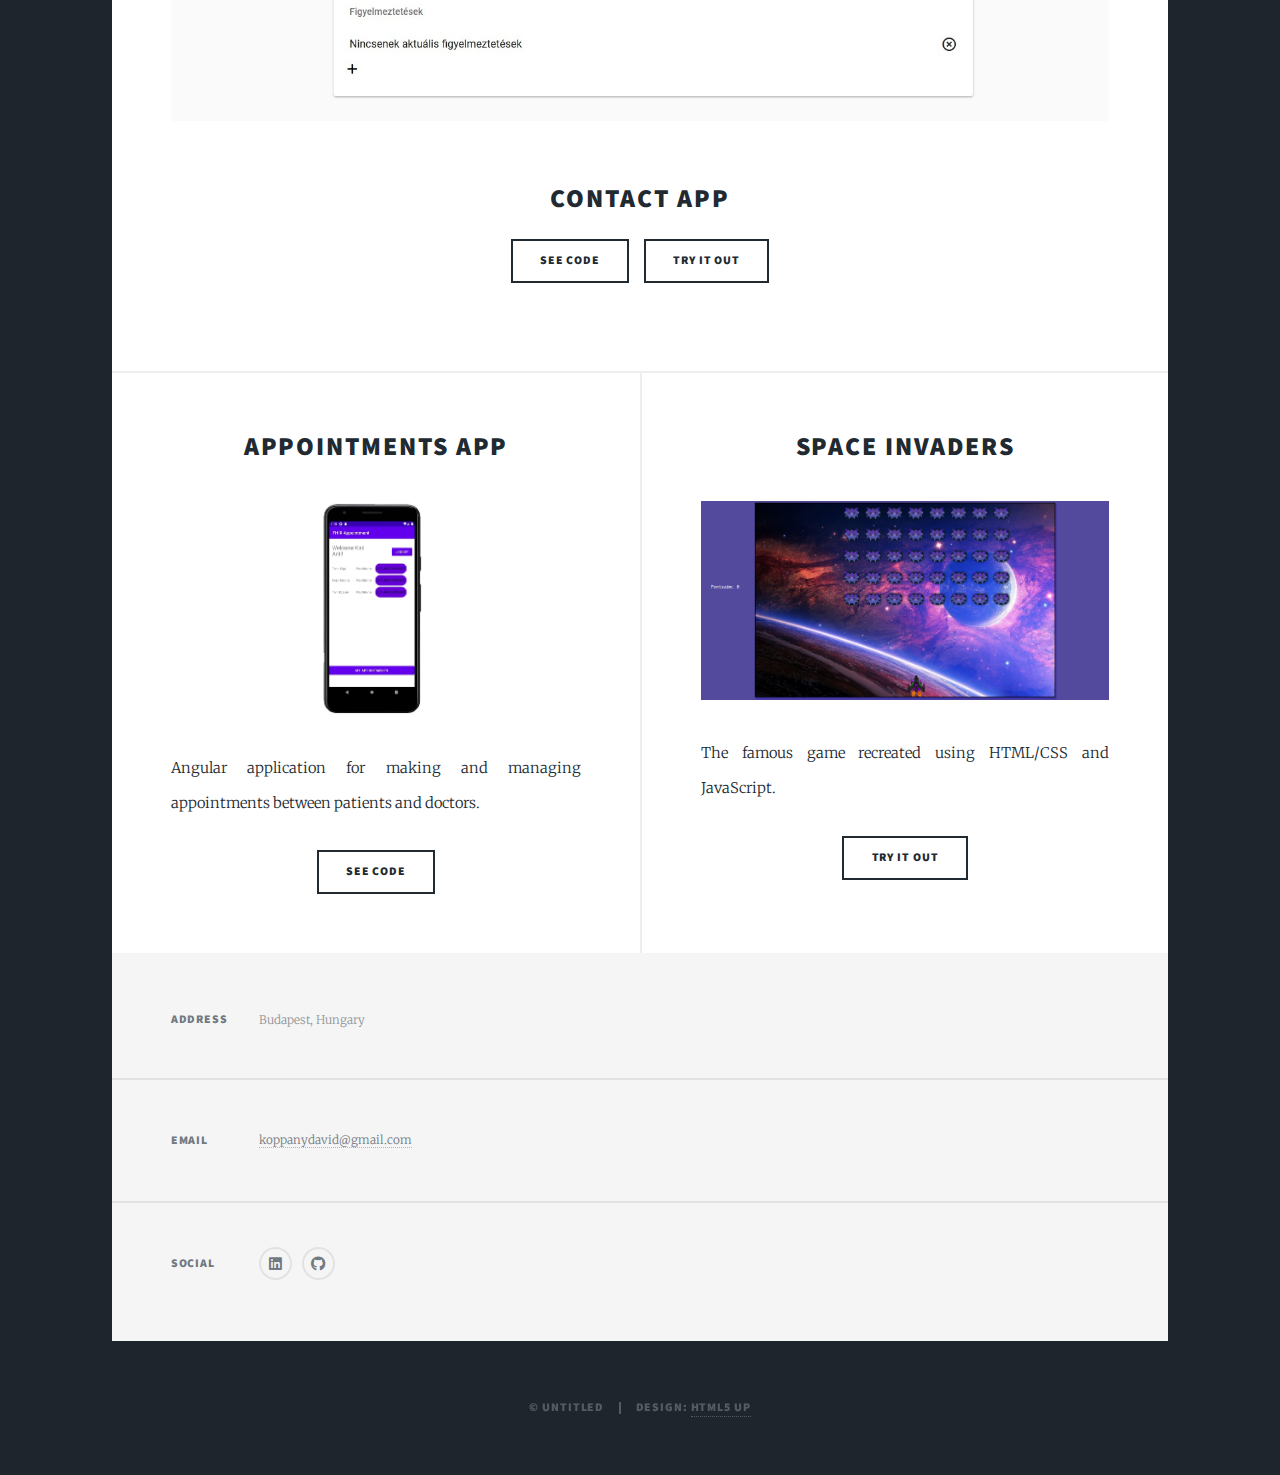
==== commit 951c79ff: "Links updated" ====
--- a/index.html
+++ b/index.html
@@ -35,12 +35,12 @@
 									<h2><a href="#">My name is David Koppany</a></h2>
 									<p>I'm a junior developer heading to my final year at the University of Szeged.</p>
 								</header>
-								<a href="#" class="image main"><img src="images/pic01.jpg" alt="" /></a>
-								<h2><a href="#">Contact App</a></h2>
-								<!--<ul class="actions special">
-									<li><a href="https://webkert-4b250.web.app" class="button large">Try It Out</a></li>
-									<li><a href="https://github.com/kdavid96/webkert-communication" class="button large">See Code</a></li>
-								</ul>-->
+								<a href="https://webkert-4b250.web.app" class="image main"><img src="images/pic01.jpg" alt="" /></a>
+								<h2><a href="https://webkert-4b250.web.app">Contact App</a></h2>
+								<ul class="actions special">
+									<li><a href="https://github.com/kdavid96/webkert-communication" class="button">See Code</a></li>
+									<li><a href="https://webkert-4b250.web.app" class="button">Try It Out</a></li>
+								</ul>
 							</article>
 							<section class="posts">
 								<article>
@@ -50,8 +50,7 @@
 									<a href="#" class="image fit"><img src="images/pic02.jpg" alt="" /></a>
 									<p>Angular application for making and managing appointments between patients and doctors.</p>
 									<ul class="actions special">
-										<li><a href="#" class="button">Try It Out</a></li>
-										<li><a href="#" class="button">See Code</a></li>
+										<li><a href="https://github.com/kdavid96/mobilalk-fhir-appointment" class="button">See Code</a></li>
 									</ul>
 								</article>
 								<article>
@@ -62,7 +61,6 @@
 									<p>The famous game recreated using HTML/CSS and JavaScript.</p>
 									<ul class="actions special">
 										<li><a href="/spaceinvaders/" class="button">Try It Out</a></li>
-										<li><a href="#" class="button">See Code</a></li>
 									</ul>
 								</article>
 					</div>
@@ -79,8 +77,8 @@
 							<section>
 								<h3>Social</h3>
 								<ul class="icons alt">
-									<li><a href="#" class="icon brands alt fa-linkedin"><span class="label">LinkedIn</span></a></li>
-									<li><a href="#" class="icon brands alt fa-github"><span class="label">GitHub</span></a></li>
+									<li><a href="https://www.linkedin.com/in/d%C3%A1vid-kopp%C3%A1ny-580449205/" class="icon brands alt fa-linkedin"><span class="label">LinkedIn</span></a></li>
+									<li><a href="https://github.com/kdavid96" class="icon brands alt fa-github"><span class="label">GitHub</span></a></li>
 								</ul>
 							</section>
 						</section>
